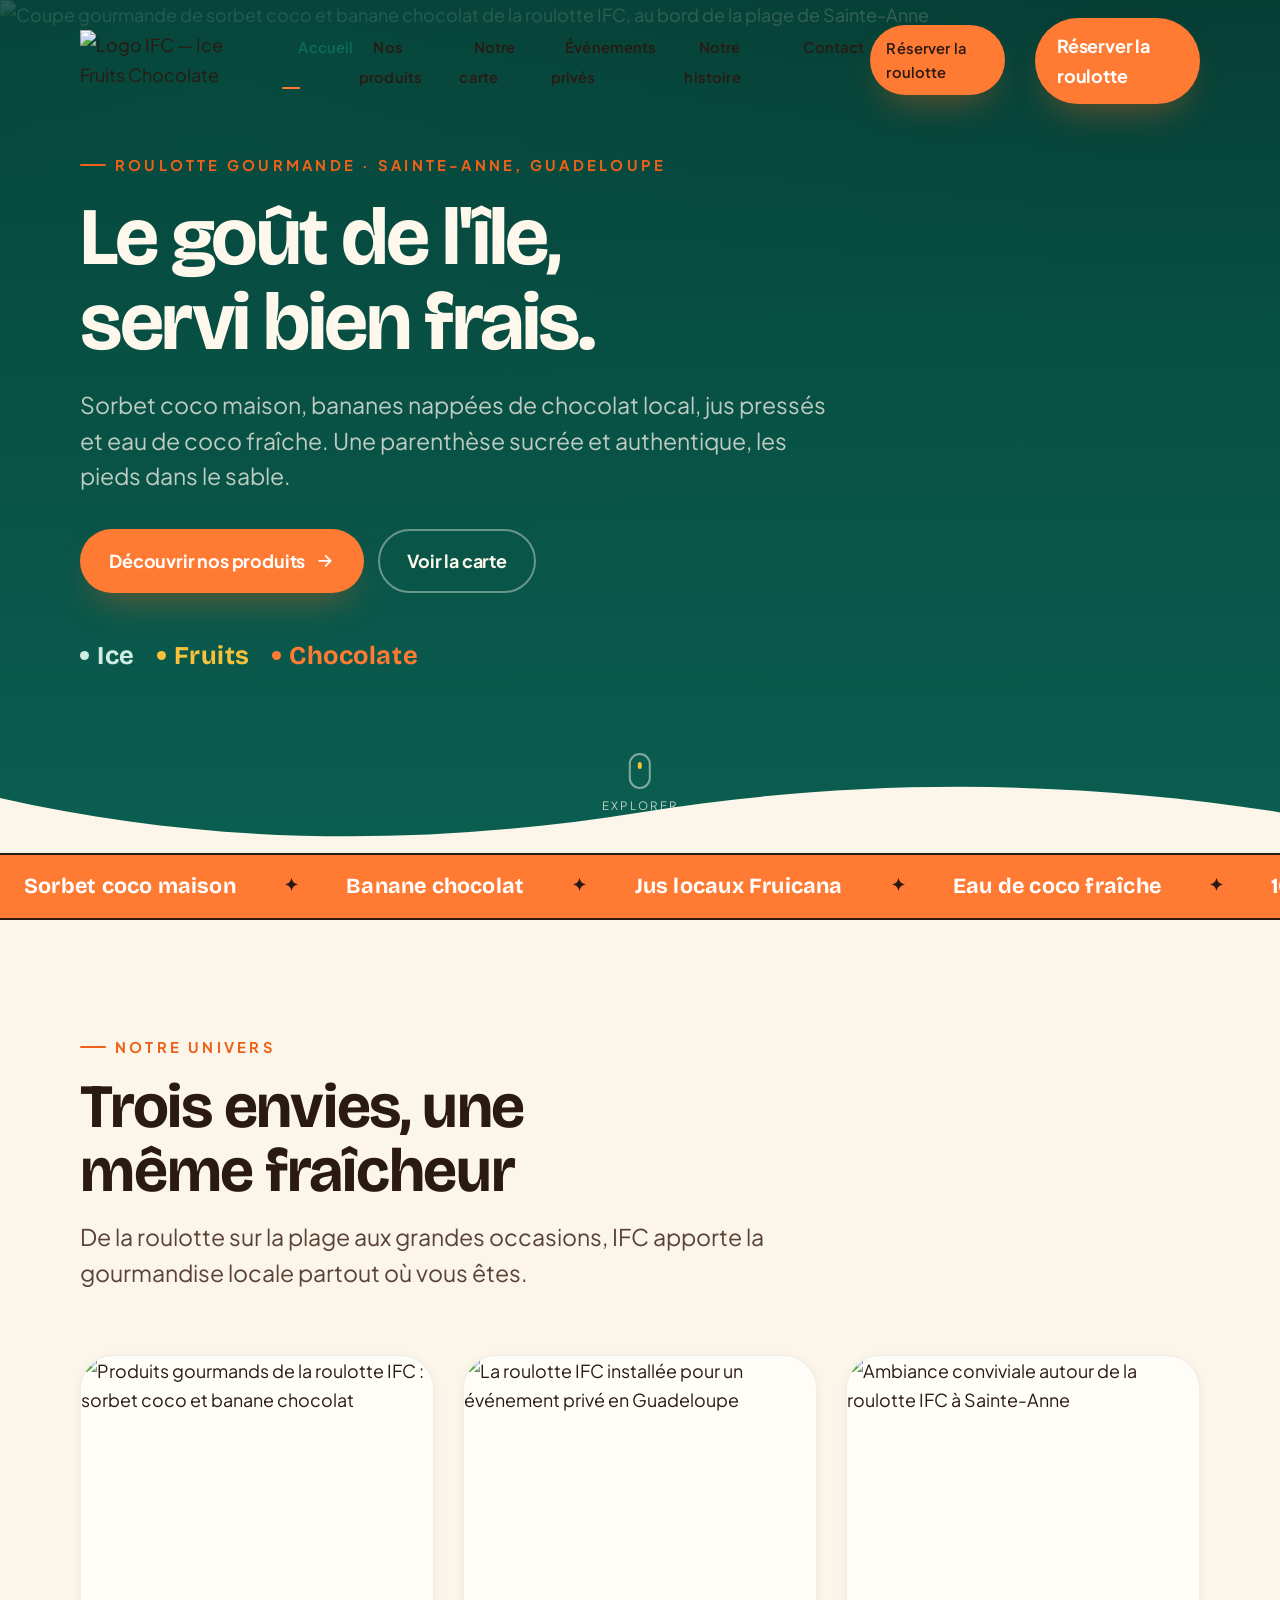
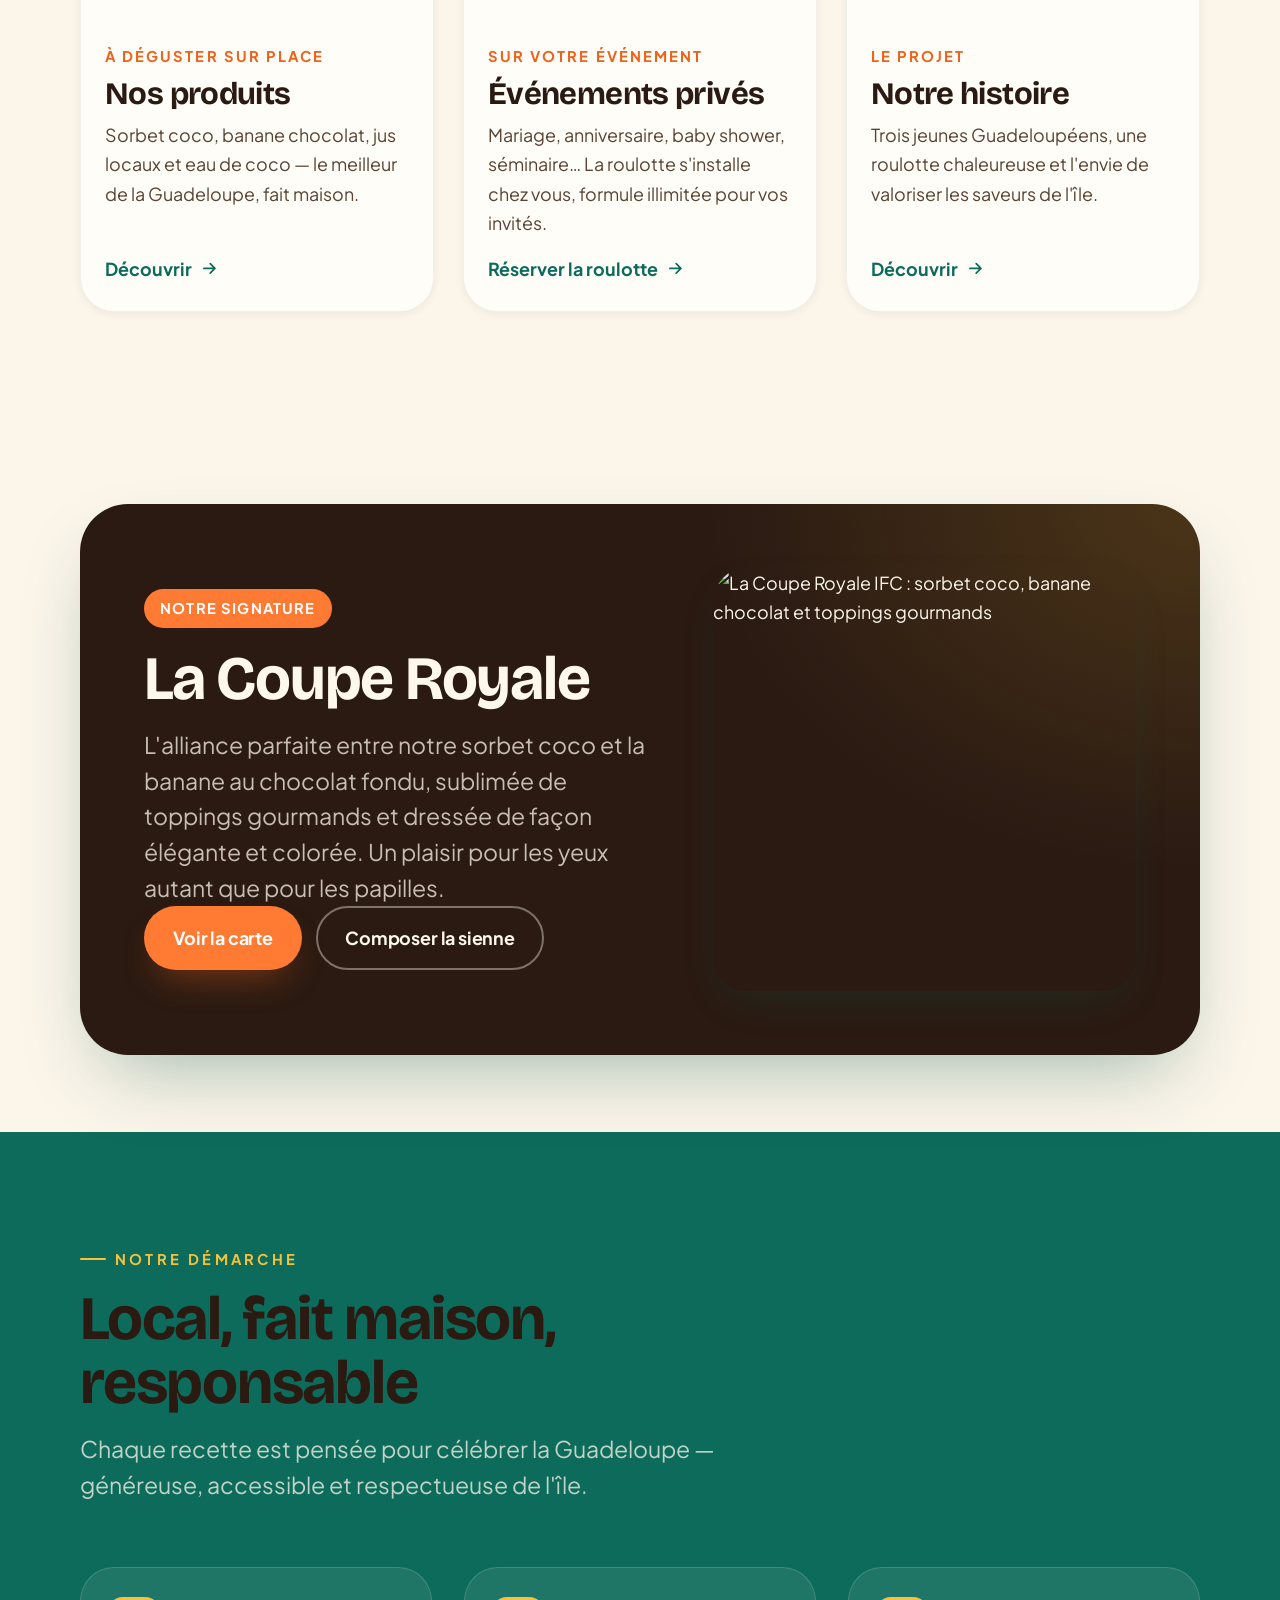
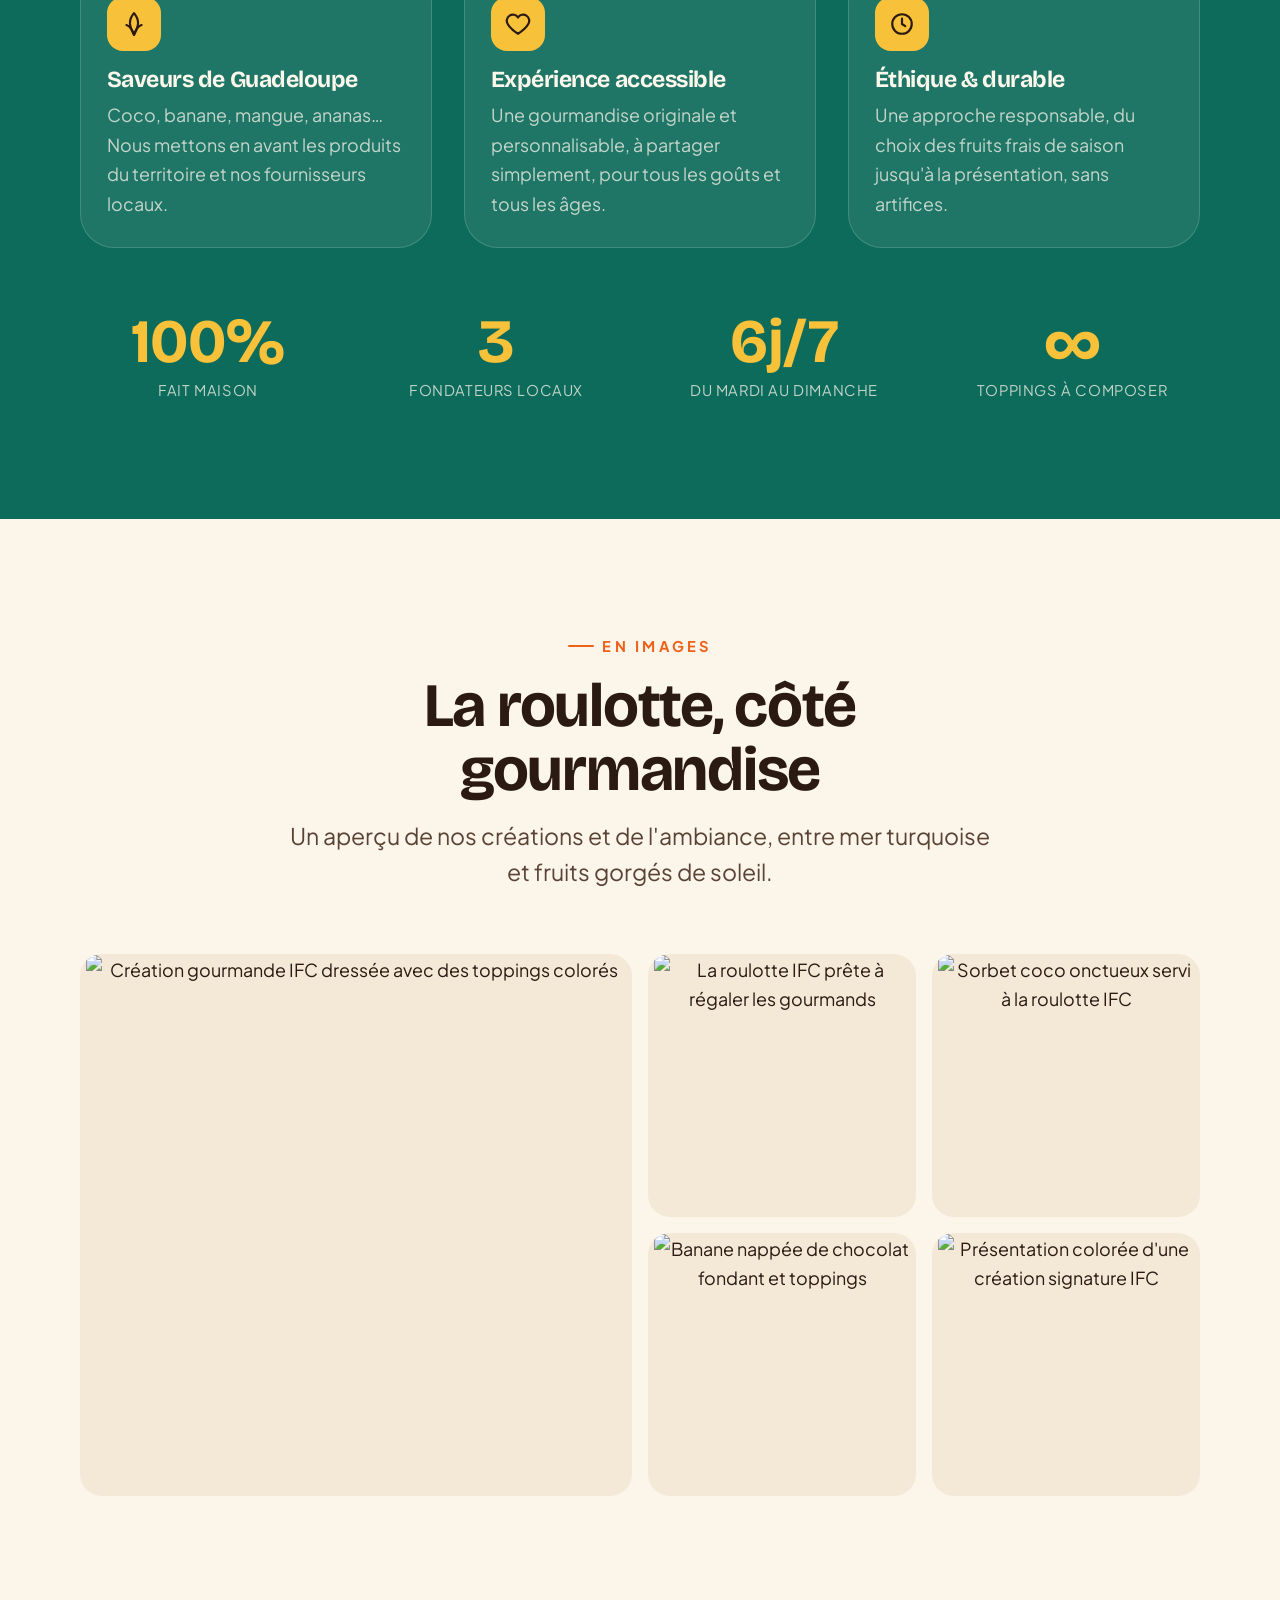
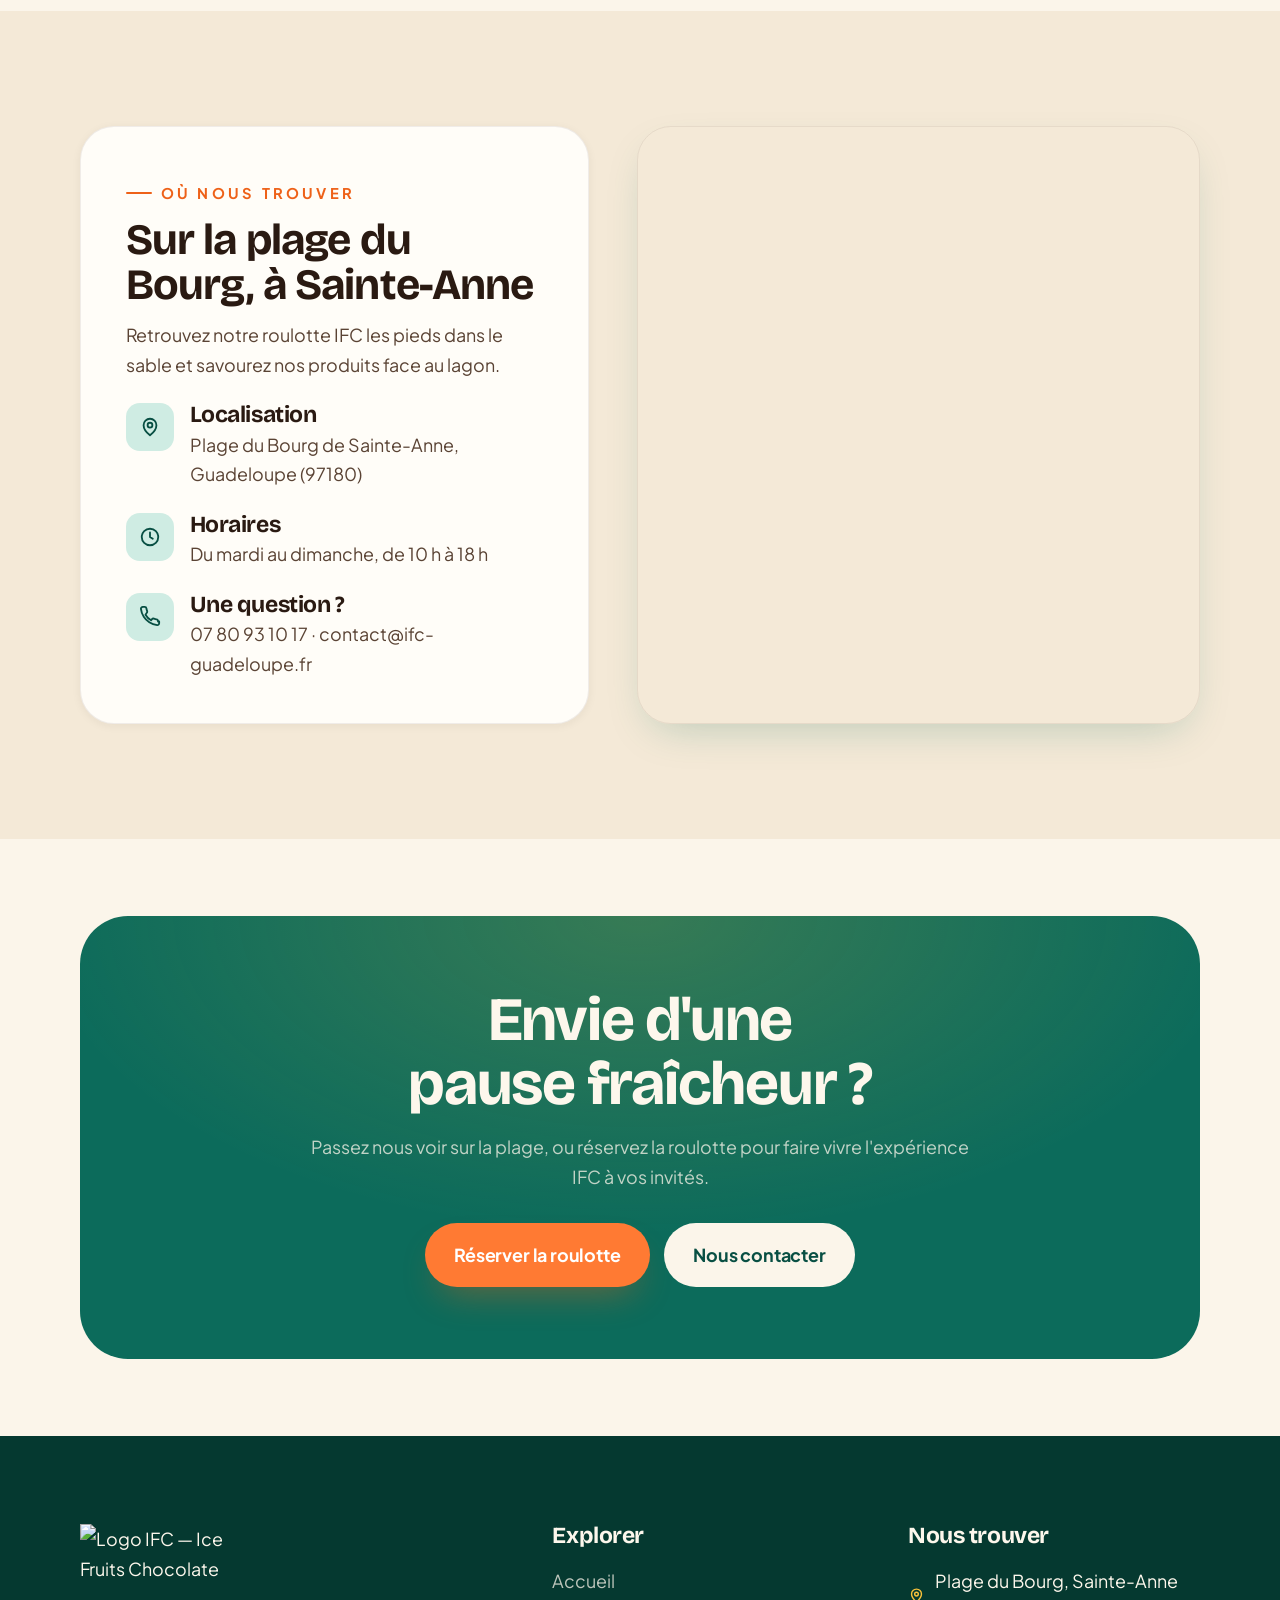
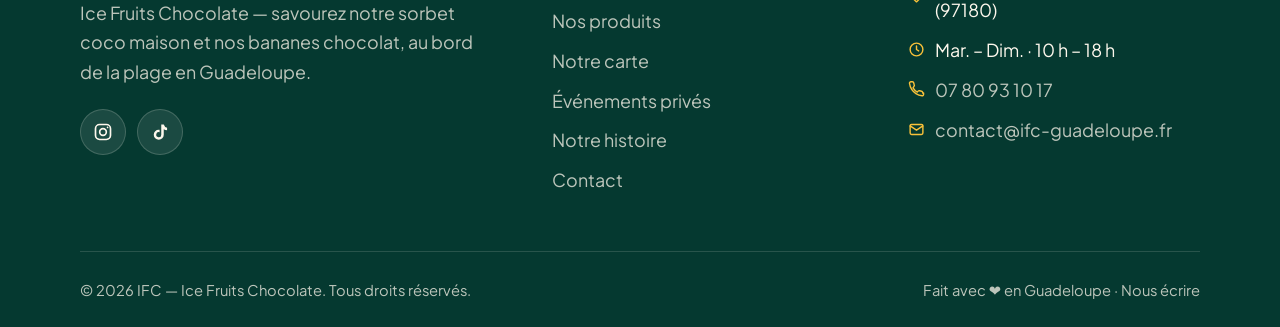
==== index.html @ 84507a02 "Add files via upload" ====
<!DOCTYPE html>
<html lang="fr">
<head>
  <meta charset="UTF-8" />
  <meta name="viewport" content="width=device-width, initial-scale=1.0" />

  <title>IFC — Sorbet coco & banane chocolat | Roulotte à Sainte-Anne, Guadeloupe</title>
  <meta name="description" content="Ice Fruits Chocolate : la roulotte gourmande de Sainte-Anne en Guadeloupe. Sorbet coco maison, bananes nappées de chocolat local, jus Fruicana et eau de coco. Une pause fraîcheur 100 % locale, au bord de la plage." />
  <meta name="keywords" content="sorbet coco Guadeloupe, banane chocolat, roulotte Sainte-Anne, glace artisanale Guadeloupe, dessert plage, jus locaux, eau de coco, IFC" />
  <meta name="author" content="IFC — Ice Fruits Chocolate" />
  <meta name="theme-color" content="#0c6b5b" />
  <link rel="canonical" href="https://ifc-guadeloupe.fr/" />

  <!-- Open Graph -->
  <meta property="og:type" content="website" />
  <meta property="og:site_name" content="IFC — Ice Fruits Chocolate" />
  <meta property="og:locale" content="fr_FR" />
  <meta property="og:title" content="IFC — Sorbet coco & banane chocolat | Roulotte à Sainte-Anne, Guadeloupe" />
  <meta property="og:description" content="La roulotte gourmande de Sainte-Anne : sorbet coco maison, bananes chocolat, jus locaux et eau de coco. Une pause fraîcheur 100 % Guadeloupe." />
  <meta property="og:url" content="https://ifc-guadeloupe.fr/" />
  <meta property="og:image" content="https://assets.zyrosite.com/cdn-cgi/image/format=auto,w=1200,h=630,fit=crop,q=85/AR03XJoWoMc9enLz/capture-daeicran-2025-11-13-ai-16.45.02-AiWUk1v6sJhv2HOH.png" />
  <meta property="og:image:width" content="1200" />
  <meta property="og:image:height" content="630" />
  <meta property="og:image:alt" content="Banane nappée de chocolat fondant, spécialité de la roulotte IFC en Guadeloupe" />

  <!-- Twitter -->
  <meta name="twitter:card" content="summary_large_image" />
  <meta name="twitter:title" content="IFC — Sorbet coco & banane chocolat | Sainte-Anne, Guadeloupe" />
  <meta name="twitter:description" content="La roulotte gourmande de Sainte-Anne : sorbet coco maison, bananes chocolat, jus locaux et eau de coco." />
  <meta name="twitter:image" content="https://assets.zyrosite.com/cdn-cgi/image/format=auto,w=1200,h=630,fit=crop,q=85/AR03XJoWoMc9enLz/capture-daeicran-2025-11-13-ai-16.45.02-AiWUk1v6sJhv2HOH.png" />

  <!-- Favicons -->
  <link rel="icon" href="/assets/img/favicon.svg" type="image/svg+xml" />
  <link rel="apple-touch-icon" href="/assets/img/favicon.svg" />
  <link rel="manifest" href="/site.webmanifest" />

  <!-- Polices -->
  <link rel="preconnect" href="https://fonts.googleapis.com" />
  <link rel="preconnect" href="https://fonts.gstatic.com" crossorigin />
  <link rel="preconnect" href="https://assets.zyrosite.com" crossorigin />
  <link href="https://fonts.googleapis.com/css2?family=Bricolage+Grotesque:opsz,wght@12..96,400..800&family=Plus+Jakarta+Sans:ital,wght@0,400;0,500;0,600;0,700;1,400&display=swap" rel="stylesheet" />

  <link rel="stylesheet" href="/assets/css/styles.css" />

  <!-- Données structurées : commerce local -->
  <script type="application/ld+json">
  {
    "@context": "https://schema.org",
    "@type": "IceCreamShop",
    "@id": "https://ifc-guadeloupe.fr/#business",
    "name": "IFC — Ice Fruits Chocolate",
    "alternateName": "Ice Fruits Chocolate",
    "description": "Roulotte artisanale à Sainte-Anne (Guadeloupe) : sorbet coco maison, bananes nappées de chocolat local, jus Fruicana et eau de coco.",
    "url": "https://ifc-guadeloupe.fr/",
    "image": "https://assets.zyrosite.com/cdn-cgi/image/format=auto,w=1200,fit=crop,q=85/AR03XJoWoMc9enLz/capture-daeicran-2025-11-13-ai-16.45.02-AiWUk1v6sJhv2HOH.png",
    "logo": "https://assets.zyrosite.com/cdn-cgi/image/format=auto,w=600,q=95/AR03XJoWoMc9enLz/illustration_sans_titre-m6LbgNwQWnuBqreL.png",
    "telephone": "+33780931017",
    "email": "contact@ifc-guadeloupe.fr",
    "priceRange": "€",
    "servesCuisine": ["Sorbet", "Glaces artisanales", "Desserts", "Jus de fruits"],
    "areaServed": "Guadeloupe",
    "address": {
      "@type": "PostalAddress",
      "streetAddress": "Plage du Bourg",
      "addressLocality": "Sainte-Anne",
      "postalCode": "97180",
      "addressRegion": "Guadeloupe",
      "addressCountry": "GP"
    },
    "geo": {
      "@type": "GeoCoordinates",
      "latitude": 16.2284,
      "longitude": -61.3829
    },
    "openingHoursSpecification": [{
      "@type": "OpeningHoursSpecification",
      "dayOfWeek": ["Tuesday", "Wednesday", "Thursday", "Friday", "Saturday", "Sunday"],
      "opens": "10:00",
      "closes": "18:00"
    }],
    "sameAs": [
      "https://www.instagram.com/ifc.guadeloupe",
      "https://www.tiktok.com/@ifc.guadeloupe"
    ]
  }
  </script>
  <script type="application/ld+json">
  {
    "@context": "https://schema.org",
    "@type": "WebSite",
    "name": "IFC — Ice Fruits Chocolate",
    "url": "https://ifc-guadeloupe.fr/",
    "inLanguage": "fr-FR"
  }
  </script>
</head>

<body>
  <a class="skip-link" href="#main">Aller au contenu</a>

  <!-- ============ EN-TÊTE ============ -->
  <header class="site-header" id="top">
    <div class="container">
      <nav class="nav" aria-label="Navigation principale">
        <a class="brand" href="/" aria-label="IFC — Ice Fruits Chocolate, accueil">
          <img src="https://assets.zyrosite.com/cdn-cgi/image/format=auto,w=600,q=95/AR03XJoWoMc9enLz/illustration_sans_titre-m6LbgNwQWnuBqreL.png" alt="Logo IFC — Ice Fruits Chocolate" width="180" height="60" />
        </a>
        <ul class="nav-links" id="nav-links">
          <li><a href="/" aria-current="page">Accueil</a></li>
          <li><a href="/nos-produits">Nos produits</a></li>
          <li><a href="/notre-carte">Notre carte</a></li>
          <li><a href="/evenements-prives">Événements privés</a></li>
          <li><a href="/notre-histoire">Notre histoire</a></li>
          <li><a href="/contact">Contact</a></li>
          <li><a class="btn btn--primary" href="/evenements-prives">Réserver la roulotte</a></li>
        </ul>
        <div class="nav-cta">
          <a class="btn btn--primary" href="/evenements-prives">Réserver la roulotte</a>
        </div>
        <button class="nav-toggle" aria-label="Ouvrir le menu" aria-expanded="false" aria-controls="nav-links">
          <span></span>
        </button>
      </nav>
    </div>
  </header>
  <div class="nav-backdrop" aria-hidden="true"></div>

  <main id="main">

    <!-- ============ HERO ============ -->
    <section class="hero">
      <div class="hero__media">
        <img src="https://assets.zyrosite.com/cdn-cgi/image/format=auto,w=1920,fit=crop,q=85/AR03XJoWoMc9enLz/capture-daeicran-2025-11-13-ai-16.44.51-qxuYqDyIsrMHCOjc.png" alt="Coupe gourmande de sorbet coco et banane chocolat de la roulotte IFC, au bord de la plage de Sainte-Anne" fetchpriority="high" width="1920" height="1080" />
      </div>
      <div class="container">
        <div class="hero__inner reveal is-in">
          <span class="eyebrow">Roulotte gourmande · Sainte-Anne, Guadeloupe</span>
          <h1>Le goût de l'île,<br />servi bien frais.</h1>
          <p class="lead">Sorbet coco maison, bananes nappées de chocolat local, jus pressés et eau de coco fraîche. Une parenthèse sucrée et authentique, les pieds dans le sable.</p>
          <div class="btn-row">
            <a class="btn btn--primary" href="/nos-produits">
              Découvrir nos produits
              <svg viewBox="0 0 24 24" fill="none" stroke="currentColor" stroke-width="2.2" stroke-linecap="round" stroke-linejoin="round"><path d="M5 12h14M13 6l6 6-6 6"/></svg>
            </a>
            <a class="btn btn--on-dark btn--ghost" href="/notre-carte">Voir la carte</a>
          </div>
          <div class="triptych" aria-hidden="true">
            <span class="ice">Ice</span>
            <span class="fruits">Fruits</span>
            <span class="choco">Chocolate</span>
          </div>
        </div>
      </div>
      <a class="scroll-hint" href="#univers" aria-label="Faire défiler vers le contenu">
        <span class="dot"></span>
        Explorer
      </a>
      <div class="wave wave--coco" aria-hidden="true">
        <svg viewBox="0 0 1440 100" preserveAspectRatio="none"><path d="M0,38 C240,92 480,92 720,54 C960,16 1200,16 1440,54 L1440,100 L0,100 Z"></path></svg>
      </div>
    </section>

    <!-- ============ BANDEAU DÉFILANT ============ -->
    <div class="marquee" aria-hidden="true">
      <div class="marquee__track">
        <div class="marquee__group">
          <span>Sorbet coco maison</span><span>Banane chocolat</span><span>Jus locaux Fruicana</span><span>Eau de coco fraîche</span><span>100 % fait maison</span><span>Plage de Sainte-Anne</span>
        </div>
        <div class="marquee__group">
          <span>Sorbet coco maison</span><span>Banane chocolat</span><span>Jus locaux Fruicana</span><span>Eau de coco fraîche</span><span>100 % fait maison</span><span>Plage de Sainte-Anne</span>
        </div>
      </div>
    </div>

    <!-- ============ UNIVERS / 3 PILIERS ============ -->
    <section class="section" id="univers">
      <div class="container">
        <div class="section-head reveal">
          <span class="eyebrow">Notre univers</span>
          <h2 class="title-lg">Trois envies, une même fraîcheur</h2>
          <p class="lead">De la roulotte sur la plage aux grandes occasions, IFC apporte la gourmandise locale partout où vous êtes.</p>
        </div>

        <div class="card-grid">
          <article class="card reveal" data-delay="1">
            <div class="card__media">
              <img src="https://assets.zyrosite.com/cdn-cgi/image/format=auto,w=800,fit=crop,q=85/AR03XJoWoMc9enLz/dsc03275-CxD3skaiK2hikKjL.jpeg" alt="Produits gourmands de la roulotte IFC : sorbet coco et banane chocolat" loading="lazy" width="800" height="600" />
            </div>
            <div class="card__body">
              <span class="card__kicker">À déguster sur place</span>
              <h3>Nos produits</h3>
              <p>Sorbet coco, banane chocolat, jus locaux et eau de coco — le meilleur de la Guadeloupe, fait maison.</p>
              <a class="card__link" href="/nos-produits">
                Découvrir
                <svg viewBox="0 0 24 24" fill="none" stroke="currentColor" stroke-width="2.2" stroke-linecap="round" stroke-linejoin="round"><path d="M5 12h14M13 6l6 6-6 6"/></svg>
              </a>
            </div>
          </article>

          <article class="card reveal" data-delay="2">
            <div class="card__media">
              <img src="https://assets.zyrosite.com/cdn-cgi/image/format=auto,w=800,fit=crop,q=85/AR03XJoWoMc9enLz/capture-daeicran-2025-11-13-ai-16.42.42-yNy1Nl2USOwUEraB.png" alt="La roulotte IFC installée pour un événement privé en Guadeloupe" loading="lazy" width="800" height="600" />
            </div>
            <div class="card__body">
              <span class="card__kicker">Sur votre événement</span>
              <h3>Événements privés</h3>
              <p>Mariage, anniversaire, baby shower, séminaire… La roulotte s'installe chez vous, formule illimitée pour vos invités.</p>
              <a class="card__link" href="/evenements-prives">
                Réserver la roulotte
                <svg viewBox="0 0 24 24" fill="none" stroke="currentColor" stroke-width="2.2" stroke-linecap="round" stroke-linejoin="round"><path d="M5 12h14M13 6l6 6-6 6"/></svg>
              </a>
            </div>
          </article>

          <article class="card reveal" data-delay="3">
            <div class="card__media">
              <img src="https://assets.zyrosite.com/cdn-cgi/image/format=auto,w=800,fit=crop,q=85/AR03XJoWoMc9enLz/facetune_13-11-2025-16-32-39_afterlight-KdJxlAgcpGG0PGbR.jpeg" alt="Ambiance conviviale autour de la roulotte IFC à Sainte-Anne" loading="lazy" width="800" height="600" />
            </div>
            <div class="card__body">
              <span class="card__kicker">Le projet</span>
              <h3>Notre histoire</h3>
              <p>Trois jeunes Guadeloupéens, une roulotte chaleureuse et l'envie de valoriser les saveurs de l'île.</p>
              <a class="card__link" href="/notre-histoire">
                Découvrir
                <svg viewBox="0 0 24 24" fill="none" stroke="currentColor" stroke-width="2.2" stroke-linecap="round" stroke-linejoin="round"><path d="M5 12h14M13 6l6 6-6 6"/></svg>
              </a>
            </div>
          </article>
        </div>
      </div>
    </section>

    <!-- ============ SIGNATURE : COUPE ROYALE ============ -->
    <section class="section--tight">
      <div class="container">
        <div class="signature reveal">
          <div class="signature__body">
            <span class="signature__badge">Notre signature</span>
            <h2>La Coupe Royale</h2>
            <p class="lead">L'alliance parfaite entre notre sorbet coco et la banane au chocolat fondu, sublimée de toppings gourmands et dressée de façon élégante et colorée. Un plaisir pour les yeux autant que pour les papilles.</p>
            <div class="btn-row">
              <a class="btn btn--primary" href="/notre-carte">Voir la carte</a>
              <a class="btn btn--on-dark btn--ghost" href="/nos-produits">Composer la sienne</a>
            </div>
          </div>
          <div class="signature__media">
            <img src="https://assets.zyrosite.com/cdn-cgi/image/format=auto,w=900,h=900,fit=crop,q=85/AR03XJoWoMc9enLz/capture-daeicran-2025-11-13-ai-16.45.57-RxcvL2KxPPzVR9r8.png" alt="La Coupe Royale IFC : sorbet coco, banane chocolat et toppings gourmands" loading="lazy" width="900" height="900" />
          </div>
        </div>
      </div>
    </section>

    <!-- ============ ENGAGEMENTS (fond lagon) ============ -->
    <section class="section bg-lagon">
      <div class="container">
        <div class="section-head reveal">
          <span class="eyebrow">Notre démarche</span>
          <h2 class="title-lg">Local, fait maison, responsable</h2>
          <p class="lead">Chaque recette est pensée pour célébrer la Guadeloupe — généreuse, accessible et respectueuse de l'île.</p>
        </div>

        <div class="values">
          <article class="value reveal" data-delay="1">
            <div class="ico" aria-hidden="true">
              <svg viewBox="0 0 24 24" width="26" height="26" fill="none" stroke="currentColor" stroke-width="2" stroke-linecap="round" stroke-linejoin="round"><path d="M12 2C7 8 7 13 12 22 17 13 17 8 12 2Z"/><path d="M5 13c3 1 5 3 7 9 2-6 4-8 7-9"/></svg>
            </div>
            <h3>Saveurs de Guadeloupe</h3>
            <p>Coco, banane, mangue, ananas… Nous mettons en avant les produits du territoire et nos fournisseurs locaux.</p>
          </article>

          <article class="value reveal" data-delay="2">
            <div class="ico" aria-hidden="true">
              <svg viewBox="0 0 24 24" width="26" height="26" fill="none" stroke="currentColor" stroke-width="2" stroke-linecap="round" stroke-linejoin="round"><path d="M12 21s-7-4.5-9.5-9A5.5 5.5 0 0 1 12 6a5.5 5.5 0 0 1 9.5 6c-2.5 4.5-9.5 9-9.5 9Z"/></svg>
            </div>
            <h3>Expérience accessible</h3>
            <p>Une gourmandise originale et personnalisable, à partager simplement, pour tous les goûts et tous les âges.</p>
          </article>

          <article class="value reveal" data-delay="3">
            <div class="ico" aria-hidden="true">
              <svg viewBox="0 0 24 24" width="26" height="26" fill="none" stroke="currentColor" stroke-width="2" stroke-linecap="round" stroke-linejoin="round"><path d="M3 12a9 9 0 1 0 18 0 9 9 0 0 0-18 0Z"/><path d="M12 7v5l3 2"/></svg>
            </div>
            <h3>Éthique &amp; durable</h3>
            <p>Une approche responsable, du choix des fruits frais de saison jusqu'à la présentation, sans artifices.</p>
          </article>
        </div>

        <div class="stats reveal" style="margin-top: clamp(2.5rem, 5vw, 4rem);">
          <div class="stat"><b>100%</b><span>FAIT MAISON</span></div>
          <div class="stat"><b>3</b><span>FONDATEURS LOCAUX</span></div>
          <div class="stat"><b>6j/7</b><span>DU MARDI AU DIMANCHE</span></div>
          <div class="stat"><b>∞</b><span>TOPPINGS À COMPOSER</span></div>
        </div>
      </div>
    </section>

    <!-- ============ GALERIE ============ -->
    <section class="section">
      <div class="container">
        <div class="section-head is-center reveal">
          <span class="eyebrow">En images</span>
          <h2 class="title-lg">La roulotte, côté gourmandise</h2>
          <p class="lead">Un aperçu de nos créations et de l'ambiance, entre mer turquoise et fruits gorgés de soleil.</p>
        </div>

        <div class="gallery reveal">
          <button class="gallery__item gallery__item--lg" data-lightbox data-full="https://assets.zyrosite.com/cdn-cgi/image/format=auto,w=1400,fit=crop,q=88/AR03XJoWoMc9enLz/capture-daeicran-2025-11-13-ai-17.08.44-Fm3V9hThS3YCW3Og.png" aria-label="Agrandir l'image">
            <img src="https://assets.zyrosite.com/cdn-cgi/image/format=auto,w=900,fit=crop,q=85/AR03XJoWoMc9enLz/capture-daeicran-2025-11-13-ai-17.08.44-Fm3V9hThS3YCW3Og.png" alt="Création gourmande IFC dressée avec des toppings colorés" loading="lazy" width="900" height="900" />
          </button>
          <button class="gallery__item" data-lightbox data-full="https://assets.zyrosite.com/cdn-cgi/image/format=auto,w=1100,fit=crop,q=88/AR03XJoWoMc9enLz/capture-daeicran-2025-11-13-ai-16.41.40-49mZrFt9QqM36RtR.png" aria-label="Agrandir l'image">
            <img src="https://assets.zyrosite.com/cdn-cgi/image/format=auto,w=600,fit=crop,q=85/AR03XJoWoMc9enLz/capture-daeicran-2025-11-13-ai-16.41.40-49mZrFt9QqM36RtR.png" alt="La roulotte IFC prête à régaler les gourmands" loading="lazy" width="600" height="600" />
          </button>
          <button class="gallery__item" data-lightbox data-full="https://assets.zyrosite.com/cdn-cgi/image/format=auto,w=1100,fit=crop,q=88/AR03XJoWoMc9enLz/capture-daeicran-2025-11-13-ai-16.44.51-qxuYqDyIsrMHCOjc.png" aria-label="Agrandir l'image">
            <img src="https://assets.zyrosite.com/cdn-cgi/image/format=auto,w=600,fit=crop,q=85/AR03XJoWoMc9enLz/capture-daeicran-2025-11-13-ai-16.44.51-qxuYqDyIsrMHCOjc.png" alt="Sorbet coco onctueux servi à la roulotte IFC" loading="lazy" width="600" height="600" />
          </button>
          <button class="gallery__item" data-lightbox data-full="https://assets.zyrosite.com/cdn-cgi/image/format=auto,w=1100,fit=crop,q=88/AR03XJoWoMc9enLz/capture-daeicran-2025-11-13-ai-16.45.02-AiWUk1v6sJhv2HOH.png" aria-label="Agrandir l'image">
            <img src="https://assets.zyrosite.com/cdn-cgi/image/format=auto,w=600,fit=crop,q=85/AR03XJoWoMc9enLz/capture-daeicran-2025-11-13-ai-16.45.02-AiWUk1v6sJhv2HOH.png" alt="Banane nappée de chocolat fondant et toppings" loading="lazy" width="600" height="600" />
          </button>
          <button class="gallery__item" data-lightbox data-full="https://assets.zyrosite.com/cdn-cgi/image/format=auto,w=1100,fit=crop,q=88/AR03XJoWoMc9enLz/capture-daeicran-2025-11-13-ai-16.46.09-Lo1CmMUIOGDs9Ydt.png" aria-label="Agrandir l'image">
            <img src="https://assets.zyrosite.com/cdn-cgi/image/format=auto,w=600,fit=crop,q=85/AR03XJoWoMc9enLz/capture-daeicran-2025-11-13-ai-16.46.09-Lo1CmMUIOGDs9Ydt.png" alt="Présentation colorée d'une création signature IFC" loading="lazy" width="600" height="600" />
          </button>
        </div>
      </div>
    </section>

    <!-- ============ EMPLACEMENT ============ -->
    <section class="section bg-coco-deep" id="emplacement">
      <div class="container">
        <div class="location">
          <div class="location__info reveal">
            <div>
              <span class="eyebrow">Où nous trouver</span>
              <h2 class="title-md" style="margin-top: 0.8rem;">Sur la plage du Bourg, à Sainte-Anne</h2>
              <p class="muted" style="margin-top: 0.8rem;">Retrouvez notre roulotte IFC les pieds dans le sable et savourez nos produits face au lagon.</p>
            </div>
            <div class="info-line">
              <span class="ico" aria-hidden="true">
                <svg viewBox="0 0 24 24" width="22" height="22" fill="none" stroke="currentColor" stroke-width="2" stroke-linecap="round" stroke-linejoin="round"><path d="M12 21s-7-5.5-7-11a7 7 0 0 1 14 0c0 5.5-7 11-7 11Z"/><circle cx="12" cy="10" r="2.6"/></svg>
              </span>
              <div>
                <h3>Localisation</h3>
                <p>Plage du Bourg de Sainte-Anne, Guadeloupe (97180)</p>
              </div>
            </div>
            <div class="info-line">
              <span class="ico" aria-hidden="true">
                <svg viewBox="0 0 24 24" width="22" height="22" fill="none" stroke="currentColor" stroke-width="2" stroke-linecap="round" stroke-linejoin="round"><circle cx="12" cy="12" r="9"/><path d="M12 7v5l3 2"/></svg>
              </span>
              <div>
                <h3>Horaires</h3>
                <p>Du mardi au dimanche, de 10 h à 18 h</p>
              </div>
            </div>
            <div class="info-line">
              <span class="ico" aria-hidden="true">
                <svg viewBox="0 0 24 24" width="22" height="22" fill="none" stroke="currentColor" stroke-width="2" stroke-linecap="round" stroke-linejoin="round"><path d="M4 4h16v16H4z" opacity="0"/><path d="M22 16.9v2a2 2 0 0 1-2.2 2 19.8 19.8 0 0 1-8.6-3.1 19.5 19.5 0 0 1-6-6A19.8 19.8 0 0 1 2.1 3.2 2 2 0 0 1 4.1 1h2a2 2 0 0 1 2 1.7c.1.9.4 1.8.7 2.7a2 2 0 0 1-.4 2.1L7.1 9.6a16 16 0 0 0 6 6l1.1-1.3a2 2 0 0 1 2.1-.5c.9.3 1.8.6 2.7.7a2 2 0 0 1 1.7 2.4Z"/></svg>
              </span>
              <div>
                <h3>Une question ?</h3>
                <p><a href="tel:+33780931017">07 80 93 10 17</a> · <a href="mailto:contact@ifc-guadeloupe.fr">contact@ifc-guadeloupe.fr</a></p>
              </div>
            </div>
          </div>

          <div class="map-frame reveal" data-delay="1">
            <iframe
              title="Carte : Plage du Bourg de Sainte-Anne, Guadeloupe"
              src="https://maps.google.com/maps?q=Plage%20du%20Bourg%2C%20Sainte-Anne%2C%20Guadeloupe&t=&z=14&ie=UTF8&iwloc=&output=embed"
              loading="lazy"
              referrerpolicy="no-referrer-when-downgrade"></iframe>
          </div>
        </div>
      </div>
    </section>

    <!-- ============ CTA ============ -->
    <section class="section--tight">
      <div class="container">
        <div class="cta-band reveal">
          <h2>Envie d'une pause fraîcheur&nbsp;?</h2>
          <p>Passez nous voir sur la plage, ou réservez la roulotte pour faire vivre l'expérience IFC à vos invités.</p>
          <div class="btn-row">
            <a class="btn btn--primary" href="/evenements-prives">Réserver la roulotte</a>
            <a class="btn btn--light" href="/contact">Nous contacter</a>
          </div>
        </div>
      </div>
    </section>

  </main>

  <!-- ============ PIED DE PAGE ============ -->
  <footer class="site-footer">
    <div class="container">
      <div class="footer-grid">
        <div class="footer-brand">
          <img src="https://assets.zyrosite.com/cdn-cgi/image/format=auto,w=600,q=95/AR03XJoWoMc9enLz/illustration_sans_titre-m6LbgNwQWnuBqreL.png" alt="Logo IFC — Ice Fruits Chocolate" width="170" height="56" />
          <p>Ice Fruits Chocolate — savourez notre sorbet coco maison et nos bananes chocolat, au bord de la plage en Guadeloupe.</p>
          <div class="footer-social">
            <a href="https://www.instagram.com/ifc.guadeloupe" target="_blank" rel="noopener" aria-label="Instagram IFC">
              <svg viewBox="0 0 24 24" fill="none" stroke="currentColor" stroke-width="2" stroke-linecap="round" stroke-linejoin="round"><rect x="3" y="3" width="18" height="18" rx="5"/><circle cx="12" cy="12" r="4"/><circle cx="17.5" cy="6.5" r="1" fill="currentColor" stroke="none"/></svg>
            </a>
            <a href="https://www.tiktok.com/@ifc.guadeloupe" target="_blank" rel="noopener" aria-label="TikTok IFC">
              <svg viewBox="0 0 24 24" fill="currentColor"><path d="M16.5 3a5.6 5.6 0 0 0 4 4v3a8.5 8.5 0 0 1-4-1.2v6.4a6 6 0 1 1-6-6c.34 0 .67.03 1 .08v3.1a3 3 0 1 0 2 2.82V3h3Z"/></svg>
            </a>
          </div>
        </div>

        <div class="footer-col">
          <h4>Explorer</h4>
          <ul>
            <li><a href="/">Accueil</a></li>
            <li><a href="/nos-produits">Nos produits</a></li>
            <li><a href="/notre-carte">Notre carte</a></li>
            <li><a href="/evenements-prives">Événements privés</a></li>
            <li><a href="/notre-histoire">Notre histoire</a></li>
            <li><a href="/contact">Contact</a></li>
          </ul>
        </div>

        <div class="footer-col">
          <h4>Nous trouver</h4>
          <ul>
            <li class="footer-contact-line">
              <svg viewBox="0 0 24 24" fill="none" stroke="currentColor" stroke-width="2" stroke-linecap="round" stroke-linejoin="round"><path d="M12 21s-7-5.5-7-11a7 7 0 0 1 14 0c0 5.5-7 11-7 11Z"/><circle cx="12" cy="10" r="2.6"/></svg>
              <span>Plage du Bourg, Sainte-Anne (97180)</span>
            </li>
            <li class="footer-contact-line">
              <svg viewBox="0 0 24 24" fill="none" stroke="currentColor" stroke-width="2" stroke-linecap="round" stroke-linejoin="round"><circle cx="12" cy="12" r="9"/><path d="M12 7v5l3 2"/></svg>
              <span>Mar. – Dim. · 10 h – 18 h</span>
            </li>
            <li class="footer-contact-line">
              <svg viewBox="0 0 24 24" fill="none" stroke="currentColor" stroke-width="2" stroke-linecap="round" stroke-linejoin="round"><path d="M22 16.9v2a2 2 0 0 1-2.2 2 19.8 19.8 0 0 1-8.6-3.1 19.5 19.5 0 0 1-6-6A19.8 19.8 0 0 1 2.1 3.2 2 2 0 0 1 4.1 1h2a2 2 0 0 1 2 1.7c.1.9.4 1.8.7 2.7a2 2 0 0 1-.4 2.1L7.1 9.6a16 16 0 0 0 6 6l1.1-1.3a2 2 0 0 1 2.1-.5c.9.3 1.8.6 2.7.7a2 2 0 0 1 1.7 2.4Z"/></svg>
              <a href="tel:+33780931017">07 80 93 10 17</a>
            </li>
            <li class="footer-contact-line">
              <svg viewBox="0 0 24 24" fill="none" stroke="currentColor" stroke-width="2" stroke-linecap="round" stroke-linejoin="round"><rect x="3" y="5" width="18" height="14" rx="2"/><path d="m3 7 9 6 9-6"/></svg>
              <a href="mailto:contact@ifc-guadeloupe.fr">contact@ifc-guadeloupe.fr</a>
            </li>
          </ul>
        </div>
      </div>

      <div class="footer-bottom">
        <p>© <span data-year>2025</span> IFC — Ice Fruits Chocolate. Tous droits réservés.</p>
        <p>Fait avec ❤ en Guadeloupe · <a href="/contact">Nous écrire</a></p>
      </div>
    </div>
  </footer>

  <button class="to-top" aria-label="Revenir en haut de la page">
    <svg viewBox="0 0 24 24" width="22" height="22" fill="none" stroke="currentColor" stroke-width="2.2" stroke-linecap="round" stroke-linejoin="round"><path d="M12 19V5M6 11l6-6 6 6"/></svg>
  </button>

  <script src="/assets/js/main.js" defer></script>
</body>
</html>
---- assets/css/styles.css ----
/* ============================================================
   IFC — Ice Fruits Chocolate
   Feuille de style principale
   Direction : « Sorbet & Sel » — lagon des Caraïbes dominant,
   touches mangue & soleil, base coco, encre cacao.
   ============================================================ */

/* -----------------------------------------------------------
   1. Variables / Design tokens
----------------------------------------------------------- */
:root {
  /* Palette */
  --coco:        #fbf5ea;   /* base crème coco */
  --coco-deep:   #f4e9d7;   /* crème plus dense (sections alternées) */
  --coco-card:   #fffdf8;   /* fond de carte clair */
  --lagon:       #0c6b5b;   /* lagon des Caraïbes (couleur principale) */
  --lagon-700:   #084f43;   /* lagon profond */
  --lagon-900:   #053930;   /* nuit tropicale */
  --lagon-300:   #2fa28d;   /* lagon clair */
  --seafoam:     #cfece3;   /* écume pâle */
  --mangue:      #ff7a33;   /* mangue / coucher de soleil (accent + CTA) */
  --mangue-600:  #ee6118;
  --soleil:      #f8c13a;   /* jaune solaire */
  --cacao:       #2a1a12;   /* cacao quasi-noir (encre) */
  --cacao-soft:  #5a4334;   /* brun adouci (texte secondaire) */

  /* Texte */
  --ink:            var(--cacao);
  --ink-soft:       var(--cacao-soft);
  --on-dark:        #fdf7ec;
  --on-dark-soft:   rgba(253, 247, 236, 0.74);

  /* Typo */
  --font-display: "Bricolage Grotesque", "Times New Roman", serif;
  --font-body: "Plus Jakarta Sans", system-ui, -apple-system, "Segoe UI", sans-serif;

  /* Échelle typographique fluide */
  --step--1: clamp(0.83rem, 0.8rem + 0.15vw, 0.92rem);
  --step-0:  clamp(1rem, 0.96rem + 0.2vw, 1.12rem);
  --step-1:  clamp(1.2rem, 1.12rem + 0.4vw, 1.45rem);
  --step-2:  clamp(1.5rem, 1.35rem + 0.75vw, 2rem);
  --step-3:  clamp(1.95rem, 1.7rem + 1.25vw, 2.85rem);
  --step-4:  clamp(2.5rem, 2.05rem + 2.25vw, 4rem);
  --step-5:  clamp(3rem, 2.3rem + 3.5vw, 5.75rem);

  /* Rayons (esprit « boule de sorbet ») */
  --r-sm: 14px;
  --r-md: 22px;
  --r-lg: 34px;
  --r-xl: 48px;
  --r-pill: 999px;

  /* Ombres (teintées lagon/cacao, douces) */
  --shadow-sm: 0 2px 10px rgba(42, 26, 18, 0.06);
  --shadow-md: 0 16px 44px -16px rgba(12, 107, 91, 0.28);
  --shadow-lg: 0 34px 80px -28px rgba(8, 79, 67, 0.40);
  --shadow-mangue: 0 18px 36px -14px rgba(238, 97, 24, 0.45);

  /* Layout */
  --container: 1200px;
  --container-narrow: 880px;
  --gutter: clamp(1.1rem, 4vw, 2.5rem);
  --section-y: clamp(4.5rem, 9vw, 8rem);

  /* Transitions */
  --ease: cubic-bezier(0.22, 1, 0.36, 1);
  --ease-out: cubic-bezier(0.16, 1, 0.3, 1);
  --t-fast: 0.2s var(--ease);
  --t-med: 0.45s var(--ease);
}

/* -----------------------------------------------------------
   2. Reset & base
----------------------------------------------------------- */
*, *::before, *::after { box-sizing: border-box; }

* { margin: 0; }

html {
  -webkit-text-size-adjust: 100%;
  scroll-behavior: smooth;
  scroll-padding-top: 96px;
}

body {
  font-family: var(--font-body);
  font-size: var(--step-0);
  line-height: 1.65;
  color: var(--ink);
  background-color: var(--coco);
  -webkit-font-smoothing: antialiased;
  text-rendering: optimizeLegibility;
  overflow-x: hidden;
}

img, picture, svg, video {
  display: block;
  max-width: 100%;
  height: auto;
}

a { color: inherit; text-decoration: none; }

button, input, textarea, select { font: inherit; color: inherit; }

button { cursor: pointer; background: none; border: none; }

ul, ol { list-style: none; padding: 0; }

h1, h2, h3, h4 {
  font-family: var(--font-display);
  font-weight: 700;
  line-height: 1.04;
  letter-spacing: -0.02em;
  color: var(--ink);
  text-wrap: balance;
}

:focus-visible {
  outline: 3px solid var(--mangue);
  outline-offset: 3px;
  border-radius: 4px;
}

::selection { background: var(--soleil); color: var(--cacao); }

/* Accessibilité : lien d'évitement */
.skip-link {
  position: absolute;
  left: 1rem;
  top: -100px;
  z-index: 999;
  background: var(--cacao);
  color: var(--on-dark);
  padding: 0.7rem 1.1rem;
  border-radius: var(--r-sm);
  transition: top var(--t-fast);
}
.skip-link:focus { top: 1rem; }

/* -----------------------------------------------------------
   3. Layout helpers
----------------------------------------------------------- */
.container {
  width: 100%;
  max-width: var(--container);
  margin-inline: auto;
  padding-inline: var(--gutter);
}
.container--narrow { max-width: var(--container-narrow); }

.section { padding-block: var(--section-y); }
.section--tight { padding-block: clamp(3rem, 6vw, 5rem); }

.bg-coco-deep { background: var(--coco-deep); }
.bg-lagon { background: var(--lagon); color: var(--on-dark); }
.bg-cacao { background: var(--cacao); color: var(--on-dark); }

.center { text-align: center; }
.stack-sm > * + * { margin-top: 0.6rem; }
.stack > * + * { margin-top: 1.1rem; }

/* -----------------------------------------------------------
   4. Typographie utilitaire
----------------------------------------------------------- */
.eyebrow {
  display: inline-flex;
  align-items: center;
  gap: 0.55rem;
  font-family: var(--font-body);
  font-weight: 700;
  font-size: var(--step--1);
  letter-spacing: 0.22em;
  text-transform: uppercase;
  color: var(--mangue-600);
}
.eyebrow::before {
  content: "";
  width: 26px;
  height: 2px;
  background: currentColor;
  border-radius: 2px;
}
.bg-lagon .eyebrow, .bg-cacao .eyebrow { color: var(--soleil); }

.title-xl { font-size: var(--step-5); }
.title-lg { font-size: var(--step-4); }
.title-md { font-size: var(--step-3); }
.title-sm { font-size: var(--step-2); }

.lead {
  font-size: var(--step-1);
  line-height: 1.55;
  color: var(--ink-soft);
  max-width: 60ch;
}
.bg-lagon .lead, .bg-cacao .lead { color: var(--on-dark-soft); }

.muted { color: var(--ink-soft); }
.accent { color: var(--mangue-600); }
.ital { font-style: italic; }

/* Accent surligné « marqueur » derrière un mot clé */
.mark {
  position: relative;
  white-space: nowrap;
}
.mark::after {
  content: "";
  position: absolute;
  left: -0.08em;
  right: -0.08em;
  bottom: 0.06em;
  height: 0.38em;
  background: var(--soleil);
  z-index: -1;
  border-radius: 4px;
  transform: rotate(-1deg);
  opacity: 0.85;
}

/* -----------------------------------------------------------
   5. Boutons
----------------------------------------------------------- */
.btn {
  --btn-bg: var(--cacao);
  --btn-fg: var(--on-dark);
  display: inline-flex;
  align-items: center;
  justify-content: center;
  gap: 0.6rem;
  padding: 0.95rem 1.7rem;
  font-family: var(--font-body);
  font-weight: 700;
  font-size: var(--step-0);
  letter-spacing: -0.01em;
  color: var(--btn-fg);
  background: var(--btn-bg);
  border-radius: var(--r-pill);
  border: 2px solid transparent;
  transition: transform var(--t-fast), box-shadow var(--t-fast), background var(--t-fast), color var(--t-fast);
  will-change: transform;
}
.btn svg { width: 1.1em; height: 1.1em; transition: transform var(--t-fast); }
.btn:hover { transform: translateY(-3px); }
.btn:hover svg { transform: translateX(4px); }
.btn:active { transform: translateY(-1px); }

.btn--primary {
  --btn-bg: var(--mangue);
  --btn-fg: #fff;
  box-shadow: var(--shadow-mangue);
}
.btn--primary:hover { --btn-bg: var(--mangue-600); }

.btn--ghost {
  --btn-bg: transparent;
  --btn-fg: var(--ink);
  border-color: color-mix(in srgb, var(--cacao) 22%, transparent);
}
.btn--ghost:hover {
  --btn-bg: var(--cacao);
  --btn-fg: var(--on-dark);
  border-color: var(--cacao);
}

.btn--light {
  --btn-bg: var(--coco);
  --btn-fg: var(--lagon-700);
}
.btn--light:hover { --btn-bg: #fff; }

.btn--on-dark.btn--ghost {
  --btn-fg: var(--on-dark);
  border-color: rgba(253, 247, 236, 0.4);
}
.btn--on-dark.btn--ghost:hover {
  --btn-bg: var(--on-dark);
  --btn-fg: var(--lagon-700);
  border-color: var(--on-dark);
}

.btn-row {
  display: flex;
  flex-wrap: wrap;
  gap: 0.9rem;
  align-items: center;
}

/* -----------------------------------------------------------
   6. En-tête / navigation
----------------------------------------------------------- */
.site-header {
  position: fixed;
  inset: 0 0 auto 0;
  z-index: 100;
  transition: background var(--t-med), box-shadow var(--t-med), padding var(--t-med);
  padding-block: 1.1rem;
}
.site-header::after {
  content: "";
  position: absolute;
  inset: 0;
  background: color-mix(in srgb, var(--coco) 82%, transparent);
  -webkit-backdrop-filter: blur(14px);
  backdrop-filter: blur(14px);
  border-bottom: 1px solid color-mix(in srgb, var(--cacao) 8%, transparent);
  opacity: 0;
  transition: opacity var(--t-med);
  z-index: -1;
}
.site-header.is-scrolled { padding-block: 0.6rem; }
.site-header.is-scrolled::after { opacity: 1; }

.nav {
  display: flex;
  align-items: center;
  justify-content: space-between;
  gap: 1.5rem;
}
.brand {
  display: inline-flex;
  align-items: center;
  gap: 0.7rem;
  flex-shrink: 0;
}
.brand img {
  height: clamp(46px, 6vw, 60px);
  width: auto;
  transition: height var(--t-med);
}
.is-scrolled .brand img { height: clamp(40px, 5vw, 50px); }

.nav-links {
  display: flex;
  align-items: center;
  gap: 0.35rem;
}
.nav-links a {
  position: relative;
  padding: 0.55rem 0.9rem;
  font-weight: 600;
  font-size: var(--step--1);
  letter-spacing: 0.01em;
  border-radius: var(--r-pill);
  color: var(--ink);
  transition: color var(--t-fast), background var(--t-fast);
}
.nav-links a::after {
  content: "";
  position: absolute;
  left: 50%;
  bottom: 0.35rem;
  width: 0;
  height: 2px;
  background: var(--mangue);
  border-radius: 2px;
  transform: translateX(-50%);
  transition: width var(--t-fast);
}
.nav-links a:hover { color: var(--lagon); }
.nav-links a:hover::after,
.nav-links a[aria-current="page"]::after { width: 18px; }
.nav-links a[aria-current="page"] { color: var(--lagon); }

.nav-cta { margin-left: 0.4rem; }
.nav-cta .btn { padding: 0.7rem 1.25rem; }

/* Bouton hamburger */
.nav-toggle {
  display: none;
  width: 46px;
  height: 46px;
  border-radius: var(--r-pill);
  align-items: center;
  justify-content: center;
  background: color-mix(in srgb, var(--cacao) 6%, transparent);
}
.nav-toggle span,
.nav-toggle span::before,
.nav-toggle span::after {
  content: "";
  display: block;
  width: 22px;
  height: 2px;
  background: var(--cacao);
  border-radius: 2px;
  transition: transform var(--t-fast), opacity var(--t-fast);
}
.nav-toggle span { position: relative; }
.nav-toggle span::before { position: absolute; top: -7px; }
.nav-toggle span::after { position: absolute; top: 7px; }
.nav-toggle[aria-expanded="true"] span { background: transparent; }
.nav-toggle[aria-expanded="true"] span::before { transform: translateY(7px) rotate(45deg); }
.nav-toggle[aria-expanded="true"] span::after { transform: translateY(-7px) rotate(-45deg); }

/* -----------------------------------------------------------
   7. Hero
----------------------------------------------------------- */
.hero {
  position: relative;
  background: var(--lagon-700);
  color: var(--on-dark);
  padding-top: clamp(8rem, 16vh, 11rem);
  padding-bottom: clamp(7rem, 14vw, 11rem);
  overflow: hidden;
  isolation: isolate;
}
.hero__media {
  position: absolute;
  inset: 0;
  z-index: -2;
}
.hero__media img {
  width: 100%;
  height: 100%;
  object-fit: cover;
}
.hero__media::after {
  content: "";
  position: absolute;
  inset: 0;
  background:
    radial-gradient(120% 90% at 18% 12%, rgba(8, 79, 67, 0.55), transparent 60%),
    linear-gradient(180deg, rgba(5, 57, 48, 0.78) 0%, rgba(8, 79, 67, 0.62) 38%, rgba(12, 107, 91, 0.55) 100%);
}
.hero__inner { position: relative; max-width: 760px; }
.hero h1 {
  color: var(--on-dark);
  font-size: var(--step-5);
  margin-top: 1.1rem;
  letter-spacing: -0.03em;
}
.hero .lead {
  color: var(--on-dark-soft);
  margin-top: 1.4rem;
  font-size: var(--step-1);
}
.hero .btn-row { margin-top: 2.2rem; }

/* Triptyque I·F·C dans le hero */
.triptych {
  display: flex;
  flex-wrap: wrap;
  gap: 0.5rem 1.4rem;
  margin-top: 2.6rem;
  font-family: var(--font-display);
  font-weight: 700;
  font-size: clamp(1.1rem, 0.9rem + 1vw, 1.6rem);
  letter-spacing: 0.02em;
}
.triptych span { display: inline-flex; align-items: center; gap: 0.5rem; }
.triptych span::before {
  content: "";
  width: 9px; height: 9px;
  border-radius: 50%;
  background: currentColor;
}
.triptych .ice { color: var(--seafoam); }
.triptych .fruits { color: var(--soleil); }
.triptych .choco { color: var(--mangue); }

/* Vague de transition « sorbet qui fond » */
.wave {
  position: absolute;
  left: 0; right: 0; bottom: -1px;
  width: 100%;
  line-height: 0;
  z-index: -1;
}
.wave svg { width: 100%; height: clamp(48px, 7vw, 96px); display: block; }
.wave--coco svg path { fill: var(--coco); }
.wave--coco-deep svg path { fill: var(--coco-deep); }

/* Indicateur de défilement */
.scroll-hint {
  position: absolute;
  left: 50%;
  bottom: clamp(1.3rem, 4vw, 2.4rem);
  transform: translateX(-50%);
  display: inline-flex;
  flex-direction: column;
  align-items: center;
  gap: 0.4rem;
  font-size: 0.72rem;
  letter-spacing: 0.2em;
  text-transform: uppercase;
  color: var(--on-dark-soft);
  z-index: 1;
}
.scroll-hint .dot {
  width: 22px; height: 36px;
  border: 2px solid rgba(253, 247, 236, 0.5);
  border-radius: var(--r-pill);
  position: relative;
}
.scroll-hint .dot::after {
  content: "";
  position: absolute;
  left: 50%; top: 7px;
  width: 4px; height: 7px;
  background: var(--soleil);
  border-radius: 4px;
  transform: translateX(-50%);
  animation: scrollDot 1.6s var(--ease) infinite;
}
@keyframes scrollDot {
  0% { opacity: 0; transform: translate(-50%, 0); }
  40% { opacity: 1; }
  100% { opacity: 0; transform: translate(-50%, 12px); }
}

/* Hero secondaire (pages internes) */
.page-hero {
  position: relative;
  background: var(--lagon-700);
  color: var(--on-dark);
  padding-top: clamp(8.5rem, 18vh, 12rem);
  padding-bottom: clamp(4rem, 9vw, 7rem);
  overflow: hidden;
  isolation: isolate;
}
.page-hero__media { position: absolute; inset: 0; z-index: -2; }
.page-hero__media img { width: 100%; height: 100%; object-fit: cover; }
.page-hero__media::after {
  content: "";
  position: absolute; inset: 0;
  background: linear-gradient(180deg, rgba(5, 57, 48, 0.82), rgba(8, 79, 67, 0.7));
}
.page-hero h1 { color: var(--on-dark); font-size: var(--step-4); margin-top: 1rem; }
.page-hero .lead { color: var(--on-dark-soft); margin-top: 1.1rem; }

/* Fil d'Ariane */
.crumbs {
  display: flex;
  flex-wrap: wrap;
  gap: 0.45rem;
  font-size: var(--step--1);
  font-weight: 600;
  color: var(--on-dark-soft);
}
.crumbs a:hover { color: var(--soleil); }
.crumbs li:not(:last-child)::after { content: "›"; margin-left: 0.45rem; opacity: 0.6; }
.crumbs [aria-current="page"] { color: var(--on-dark); }

/* -----------------------------------------------------------
   8. Bandeau défilant (marquee)
----------------------------------------------------------- */
.marquee {
  background: var(--mangue);
  color: #fff;
  padding-block: 0.85rem;
  overflow: hidden;
  border-block: 2px solid var(--cacao);
}
.marquee__track {
  display: flex;
  width: max-content;
  animation: marquee 34s linear infinite;
}
.marquee:hover .marquee__track { animation-play-state: paused; }
.marquee__group {
  display: flex;
  align-items: center;
  flex-shrink: 0;
}
.marquee__group span {
  display: inline-flex;
  align-items: center;
  font-family: var(--font-display);
  font-weight: 700;
  font-size: clamp(1rem, 0.85rem + 0.7vw, 1.35rem);
  letter-spacing: 0.01em;
  padding-inline: 1.5rem;
  white-space: nowrap;
}
.marquee__group span::after {
  content: "✦";
  margin-left: 3rem;
  color: var(--cacao);
  font-size: 0.8em;
}
@keyframes marquee {
  to { transform: translateX(-50%); }
}

/* -----------------------------------------------------------
   9. Sections : grilles génériques
----------------------------------------------------------- */
.section-head {
  display: grid;
  gap: 1rem;
  max-width: 720px;
  margin-bottom: clamp(2.5rem, 5vw, 4rem);
}
.section-head.is-center { margin-inline: auto; justify-items: center; text-align: center; }
.section-head .lead { margin: 0; }

/* Bloc « média + texte » alterné */
.split {
  display: grid;
  grid-template-columns: 1fr 1fr;
  gap: clamp(2rem, 5vw, 4.5rem);
  align-items: center;
}
.split--reverse .split__media { order: 2; }
.split__body { max-width: 52ch; }
.split__media { position: relative; }

.media-frame {
  position: relative;
  border-radius: var(--r-lg);
  overflow: hidden;
  box-shadow: var(--shadow-md);
}
.media-frame img {
  width: 100%;
  aspect-ratio: 4 / 5;
  object-fit: cover;
  transition: transform 0.9s var(--ease);
}
.media-frame--wide img { aspect-ratio: 16 / 11; }
.media-frame--tall img { aspect-ratio: 3 / 4; }

/* Étiquette flottante posée sur une image */
.float-tag {
  position: absolute;
  bottom: 1.1rem;
  left: 1.1rem;
  right: 1.1rem;
  display: flex;
  align-items: center;
  gap: 0.8rem;
  padding: 0.85rem 1.1rem;
  background: color-mix(in srgb, var(--coco-card) 90%, transparent);
  -webkit-backdrop-filter: blur(8px);
  backdrop-filter: blur(8px);
  border-radius: var(--r-md);
  box-shadow: var(--shadow-sm);
}
.float-tag .ico {
  flex-shrink: 0;
  width: 42px; height: 42px;
  display: grid; place-items: center;
  border-radius: 50%;
  background: var(--soleil);
  color: var(--cacao);
}
.float-tag b { display: block; font-family: var(--font-display); font-size: 1.05rem; }
.float-tag span { font-size: var(--step--1); color: var(--ink-soft); }

/* -----------------------------------------------------------
   10. Cartes (univers / produits)
----------------------------------------------------------- */
.card-grid {
  display: grid;
  grid-template-columns: repeat(auto-fit, minmax(min(100%, 280px), 1fr));
  gap: clamp(1.2rem, 2.5vw, 1.8rem);
}

.card {
  position: relative;
  display: flex;
  flex-direction: column;
  background: var(--coco-card);
  border-radius: var(--r-lg);
  overflow: hidden;
  box-shadow: var(--shadow-sm);
  border: 1px solid color-mix(in srgb, var(--cacao) 6%, transparent);
  transition: transform var(--t-med), box-shadow var(--t-med);
}
.card:hover { transform: translateY(-8px); box-shadow: var(--shadow-lg); }
.card__media { overflow: hidden; aspect-ratio: 4 / 3; }
.card__media img { width: 100%; height: 100%; object-fit: cover; transition: transform 0.8s var(--ease); }
.card:hover .card__media img { transform: scale(1.07); }
.card__body { padding: 1.5rem 1.5rem 1.7rem; display: flex; flex-direction: column; gap: 0.6rem; flex: 1; }
.card__kicker {
  font-size: var(--step--1);
  font-weight: 700;
  letter-spacing: 0.14em;
  text-transform: uppercase;
  color: var(--mangue-600);
}
.card h3 { font-size: var(--step-2); }
.card p { color: var(--ink-soft); font-size: var(--step-0); }
.card__link {
  margin-top: auto;
  display: inline-flex;
  align-items: center;
  gap: 0.5rem;
  font-weight: 700;
  color: var(--lagon);
  padding-top: 0.4rem;
}
.card__link svg { width: 1.05em; height: 1.05em; transition: transform var(--t-fast); }
.card:hover .card__link svg { transform: translateX(5px); }

/* Carte produit numérotée (gamme) */
.range-grid {
  display: grid;
  gap: clamp(2.5rem, 6vw, 5rem);
}
.range-item {
  display: grid;
  grid-template-columns: 1fr 1fr;
  gap: clamp(1.8rem, 4vw, 4rem);
  align-items: center;
}
.range-item:nth-child(even) .range-item__media { order: 2; }
.range-item__num {
  font-family: var(--font-display);
  font-weight: 700;
  font-size: clamp(2.2rem, 1.6rem + 2.5vw, 3.6rem);
  line-height: 1;
  color: var(--mangue);
  -webkit-text-stroke: 0;
  display: inline-flex;
  align-items: center;
  gap: 0.7rem;
}
.range-item__num::after {
  content: "";
  width: clamp(34px, 6vw, 64px);
  height: 3px;
  background: var(--soleil);
  border-radius: 3px;
}
.range-item h3 { font-size: var(--step-3); margin-top: 0.7rem; }
.range-item p { color: var(--ink-soft); margin-top: 0.9rem; max-width: 46ch; }
.range-item__media {
  display: grid;
  grid-template-columns: 1fr 1fr;
  gap: 0.9rem;
}
.range-item__media .media-frame:first-child { grid-row: span 2; }
.range-item__media .media-frame img { aspect-ratio: 3 / 4; }

.chip-row { display: flex; flex-wrap: wrap; gap: 0.5rem; margin-top: 1.1rem; }
.chip {
  display: inline-flex;
  align-items: center;
  gap: 0.4rem;
  padding: 0.4rem 0.9rem;
  font-size: var(--step--1);
  font-weight: 600;
  background: var(--seafoam);
  color: var(--lagon-700);
  border-radius: var(--r-pill);
}

/* -----------------------------------------------------------
   11. Valeurs / engagement (sur fond lagon)
----------------------------------------------------------- */
.values {
  display: grid;
  grid-template-columns: repeat(auto-fit, minmax(min(100%, 240px), 1fr));
  gap: clamp(1.2rem, 3vw, 2rem);
}
.value {
  background: color-mix(in srgb, #fff 8%, transparent);
  border: 1px solid rgba(253, 247, 236, 0.16);
  border-radius: var(--r-lg);
  padding: 1.8rem 1.6rem;
  transition: transform var(--t-med), background var(--t-med);
}
.value:hover { transform: translateY(-6px); background: color-mix(in srgb, #fff 13%, transparent); }
.value .ico {
  width: 54px; height: 54px;
  display: grid; place-items: center;
  border-radius: 16px;
  background: var(--soleil);
  color: var(--cacao);
  margin-bottom: 1.1rem;
}
.value h3 { color: var(--on-dark); font-size: var(--step-1); }
.value p { color: var(--on-dark-soft); margin-top: 0.5rem; font-size: var(--step-0); }

/* Statistiques */
.stats {
  display: grid;
  grid-template-columns: repeat(auto-fit, minmax(140px, 1fr));
  gap: clamp(1rem, 3vw, 2rem);
  text-align: center;
}
.stat b {
  display: block;
  font-family: var(--font-display);
  font-weight: 700;
  font-size: var(--step-4);
  color: var(--soleil);
  line-height: 1;
}
.stat span { color: var(--on-dark-soft); font-size: var(--step--1); letter-spacing: 0.04em; }

/* -----------------------------------------------------------
   12. Signature « Coupe Royale »
----------------------------------------------------------- */
.signature {
  position: relative;
  background:
    radial-gradient(80% 120% at 100% 0%, rgba(248, 193, 58, 0.16), transparent 55%),
    var(--cacao);
  color: var(--on-dark);
  border-radius: var(--r-xl);
  padding: clamp(2.2rem, 5vw, 4rem);
  display: grid;
  grid-template-columns: 1.1fr 0.9fr;
  gap: clamp(2rem, 4vw, 3.5rem);
  align-items: center;
  overflow: hidden;
  box-shadow: var(--shadow-lg);
}
.signature__badge {
  display: inline-flex;
  align-items: center;
  gap: 0.5rem;
  padding: 0.45rem 1rem;
  background: var(--mangue);
  color: #fff;
  border-radius: var(--r-pill);
  font-weight: 700;
  font-size: var(--step--1);
  letter-spacing: 0.08em;
  text-transform: uppercase;
}
.signature h2 { color: var(--on-dark); font-size: var(--step-4); margin-top: 1.2rem; }
.signature p { color: var(--on-dark-soft); margin-top: 1rem; }
.signature__media {
  border-radius: var(--r-lg);
  overflow: hidden;
  box-shadow: var(--shadow-md);
}
.signature__media img { width: 100%; aspect-ratio: 1 / 1; object-fit: cover; }

/* -----------------------------------------------------------
   13. Galerie + lightbox
----------------------------------------------------------- */
.gallery {
  display: grid;
  grid-template-columns: repeat(4, 1fr);
  grid-auto-rows: 1fr;
  gap: clamp(0.6rem, 1.4vw, 1rem);
}
.gallery__item {
  position: relative;
  overflow: hidden;
  border-radius: var(--r-md);
  background: var(--coco-deep);
  cursor: zoom-in;
}
.gallery__item::after {
  content: "";
  position: absolute; inset: 0;
  background: linear-gradient(180deg, transparent 55%, rgba(5, 57, 48, 0.45));
  opacity: 0;
  transition: opacity var(--t-fast);
}
.gallery__item:hover::after { opacity: 1; }
.gallery__item img {
  width: 100%; height: 100%;
  object-fit: cover;
  transition: transform 0.8s var(--ease);
}
.gallery__item:hover img { transform: scale(1.08); }
.gallery__item--lg { grid-column: span 2; grid-row: span 2; }

/* Lightbox */
.lightbox {
  position: fixed;
  inset: 0;
  z-index: 200;
  display: grid;
  place-items: center;
  padding: clamp(1rem, 4vw, 3rem);
  background: rgba(5, 57, 48, 0.92);
  -webkit-backdrop-filter: blur(6px);
  backdrop-filter: blur(6px);
  opacity: 0;
  visibility: hidden;
  transition: opacity var(--t-med), visibility var(--t-med);
}
.lightbox.is-open { opacity: 1; visibility: visible; }
.lightbox img {
  max-width: min(92vw, 1000px);
  max-height: 85vh;
  border-radius: var(--r-md);
  box-shadow: var(--shadow-lg);
  transform: scale(0.96);
  transition: transform var(--t-med);
}
.lightbox.is-open img { transform: scale(1); }
.lightbox__close,
.lightbox__nav {
  position: absolute;
  display: grid;
  place-items: center;
  width: 52px; height: 52px;
  border-radius: 50%;
  background: rgba(253, 247, 236, 0.12);
  color: var(--on-dark);
  border: 1px solid rgba(253, 247, 236, 0.25);
  transition: background var(--t-fast), transform var(--t-fast);
}
.lightbox__close:hover,
.lightbox__nav:hover { background: var(--mangue); transform: scale(1.05); }
.lightbox__close { top: clamp(1rem, 3vw, 2rem); right: clamp(1rem, 3vw, 2rem); }
.lightbox__nav { top: 50%; transform: translateY(-50%); }
.lightbox__nav:hover { transform: translateY(-50%) scale(1.05); }
.lightbox__nav--prev { left: clamp(0.6rem, 3vw, 2rem); }
.lightbox__nav--next { right: clamp(0.6rem, 3vw, 2rem); }
.lightbox__count {
  position: absolute;
  bottom: clamp(1rem, 3vw, 2rem);
  left: 50%;
  transform: translateX(-50%);
  color: var(--on-dark-soft);
  font-weight: 600;
  letter-spacing: 0.1em;
}

/* -----------------------------------------------------------
   14. Emplacement / carte Google
----------------------------------------------------------- */
.location {
  display: grid;
  grid-template-columns: 0.95fr 1.05fr;
  gap: clamp(1.5rem, 4vw, 3rem);
  align-items: stretch;
}
.location__info {
  background: var(--coco-card);
  border: 1px solid color-mix(in srgb, var(--cacao) 7%, transparent);
  border-radius: var(--r-lg);
  padding: clamp(1.8rem, 4vw, 2.8rem);
  display: flex;
  flex-direction: column;
  gap: 1.5rem;
  box-shadow: var(--shadow-sm);
}
.info-line { display: flex; gap: 1rem; align-items: flex-start; }
.info-line .ico {
  flex-shrink: 0;
  width: 48px; height: 48px;
  display: grid; place-items: center;
  border-radius: 14px;
  background: var(--seafoam);
  color: var(--lagon-700);
}
.info-line h3 { font-size: var(--step-1); }
.info-line p { color: var(--ink-soft); margin-top: 0.15rem; }
.info-line a:hover { color: var(--mangue-600); }

.map-frame {
  border-radius: var(--r-lg);
  overflow: hidden;
  box-shadow: var(--shadow-md);
  min-height: 340px;
  border: 1px solid color-mix(in srgb, var(--cacao) 7%, transparent);
}
.map-frame iframe { width: 100%; height: 100%; min-height: 340px; border: 0; display: block; filter: saturate(1.05); }

/* -----------------------------------------------------------
   15. Bandeau CTA
----------------------------------------------------------- */
.cta-band {
  position: relative;
  text-align: center;
  background:
    radial-gradient(90% 120% at 50% 0%, rgba(248, 193, 58, 0.18), transparent 60%),
    var(--lagon);
  color: var(--on-dark);
  border-radius: var(--r-xl);
  padding: clamp(2.6rem, 6vw, 4.5rem) clamp(1.5rem, 5vw, 4rem);
  overflow: hidden;
}
.cta-band h2 { color: var(--on-dark); font-size: var(--step-4); max-width: 18ch; margin-inline: auto; }
.cta-band p { color: var(--on-dark-soft); margin: 1rem auto 0; max-width: 52ch; }
.cta-band .btn-row { justify-content: center; margin-top: 2rem; }

/* -----------------------------------------------------------
   16. Formulaires
----------------------------------------------------------- */
.form-card {
  background: var(--coco-card);
  border: 1px solid color-mix(in srgb, var(--cacao) 8%, transparent);
  border-radius: var(--r-lg);
  padding: clamp(1.8rem, 4vw, 3rem);
  box-shadow: var(--shadow-md);
}
.form-grid { display: grid; grid-template-columns: 1fr 1fr; gap: 1.1rem; }
.field { display: flex; flex-direction: column; gap: 0.45rem; }
.field--full { grid-column: 1 / -1; }
.field label {
  font-weight: 600;
  font-size: var(--step--1);
  letter-spacing: 0.02em;
  color: var(--cacao-soft);
}
.field label .req { color: var(--mangue-600); }
.field input,
.field textarea {
  width: 100%;
  padding: 0.9rem 1.1rem;
  background: var(--coco);
  border: 1.5px solid color-mix(in srgb, var(--cacao) 12%, transparent);
  border-radius: var(--r-sm);
  font-size: var(--step-0);
  color: var(--ink);
  transition: border-color var(--t-fast), box-shadow var(--t-fast), background var(--t-fast);
}
.field input::placeholder,
.field textarea::placeholder { color: color-mix(in srgb, var(--cacao) 40%, transparent); }
.field input:focus,
.field textarea:focus {
  outline: none;
  border-color: var(--lagon-300);
  background: #fff;
  box-shadow: 0 0 0 4px rgba(47, 162, 141, 0.15);
}
.field textarea { resize: vertical; min-height: 130px; }

.form-note { margin-top: 1rem; font-size: var(--step--1); color: var(--ink-soft); }
.form-actions { margin-top: 1.5rem; display: flex; flex-wrap: wrap; gap: 0.8rem; align-items: center; }
.form-status {
  margin-top: 1rem;
  padding: 0.9rem 1.1rem;
  border-radius: var(--r-sm);
  font-weight: 600;
  font-size: var(--step--1);
  display: none;
}
.form-status.is-visible { display: block; }
.form-status.is-success { background: var(--seafoam); color: var(--lagon-700); }
.form-status.is-error { background: #fde0d3; color: var(--mangue-600); }

/* Coordonnées rapides */
.contact-aside { display: flex; flex-direction: column; gap: 1.1rem; }
.contact-pill {
  display: flex;
  align-items: center;
  gap: 1rem;
  padding: 1.2rem 1.3rem;
  background: var(--coco-card);
  border: 1px solid color-mix(in srgb, var(--cacao) 8%, transparent);
  border-radius: var(--r-md);
  box-shadow: var(--shadow-sm);
  transition: transform var(--t-fast), box-shadow var(--t-fast);
}
.contact-pill:hover { transform: translateY(-4px); box-shadow: var(--shadow-md); }
.contact-pill .ico {
  flex-shrink: 0;
  width: 50px; height: 50px;
  display: grid; place-items: center;
  border-radius: 14px;
  background: var(--soleil);
  color: var(--cacao);
}
.contact-pill b { display: block; font-family: var(--font-display); }
.contact-pill span { color: var(--ink-soft); font-size: var(--step--1); }
.contact-pill a { color: var(--ink); }
.contact-pill a:hover { color: var(--mangue-600); }

.contact-layout {
  display: grid;
  grid-template-columns: 1.05fr 0.95fr;
  gap: clamp(2rem, 5vw, 4rem);
  align-items: start;
}
@media (max-width: 860px) {
  .contact-layout { grid-template-columns: 1fr; }
}

.reserve-callout {
  margin-top: 0.4rem;
  padding: 1.6rem 1.5rem;
  border-radius: var(--r-md);
  background: var(--lagon);
  color: var(--on-dark);
  box-shadow: var(--shadow-md);
}
.reserve-callout h3 { color: var(--on-dark); font-size: var(--step-1); }
.reserve-callout p { color: var(--on-dark-soft); margin: 0.5rem 0 1.2rem; font-size: var(--step-0); }

/* Page 404 */
.error-page { text-align: center; padding-block: clamp(5rem, 14vh, 9rem); }
.error-page__inner { max-width: 640px; margin-inline: auto; display: grid; gap: 1rem; justify-items: center; }
.error-page__code {
  font-family: var(--font-display);
  font-weight: 800;
  font-size: clamp(4.5rem, 16vw, 9rem);
  line-height: 1;
  color: var(--soleil);
  -webkit-text-stroke: 0;
}

/* -----------------------------------------------------------
   17. Carte (menu) — page Notre Carte
----------------------------------------------------------- */
.menu-display {
  display: grid;
  grid-template-columns: 1fr;
  justify-items: center;
  gap: 2rem;
}
.menu-display figure {
  position: relative;
  max-width: 760px;
  width: 100%;
  border-radius: var(--r-lg);
  overflow: hidden;
  box-shadow: var(--shadow-lg);
  cursor: zoom-in;
  background: var(--coco-card);
}
.menu-display img { width: 100%; height: auto; display: block; }

/* -----------------------------------------------------------
   18. Pied de page
----------------------------------------------------------- */
.site-footer {
  position: relative;
  background: var(--lagon-900);
  color: var(--on-dark);
  padding-top: clamp(3.5rem, 7vw, 5.5rem);
  overflow: hidden;
}
.footer-grid {
  display: grid;
  grid-template-columns: 1.4fr 1fr 1fr;
  gap: clamp(2rem, 5vw, 4rem);
  padding-bottom: clamp(2.5rem, 5vw, 3.5rem);
}
.footer-brand img { height: 56px; width: auto; margin-bottom: 1.1rem; }
.footer-brand p { color: var(--on-dark-soft); max-width: 34ch; }
.footer-social { display: flex; gap: 0.7rem; margin-top: 1.4rem; }
.footer-social a {
  width: 46px; height: 46px;
  display: grid; place-items: center;
  border-radius: 50%;
  background: color-mix(in srgb, #fff 9%, transparent);
  border: 1px solid rgba(253, 247, 236, 0.18);
  transition: background var(--t-fast), transform var(--t-fast), color var(--t-fast);
}
.footer-social a:hover { background: var(--mangue); transform: translateY(-3px); color: #fff; }
.footer-social svg { width: 20px; height: 20px; }

.footer-col h4 {
  color: var(--on-dark);
  font-size: var(--step-1);
  margin-bottom: 1.1rem;
}
.footer-col ul { display: flex; flex-direction: column; gap: 0.65rem; }
.footer-col a, .footer-col p { color: var(--on-dark-soft); transition: color var(--t-fast); }
.footer-col a:hover { color: var(--soleil); }
.footer-contact-line { display: flex; align-items: center; gap: 0.6rem; }
.footer-contact-line svg { width: 17px; height: 17px; color: var(--soleil); flex-shrink: 0; }

.footer-bottom {
  border-top: 1px solid rgba(253, 247, 236, 0.14);
  padding-block: 1.6rem;
  display: flex;
  flex-wrap: wrap;
  gap: 0.8rem 1.5rem;
  justify-content: space-between;
  align-items: center;
  font-size: var(--step--1);
  color: var(--on-dark-soft);
}
.footer-bottom a:hover { color: var(--soleil); }

/* -----------------------------------------------------------
   19. Retour en haut
----------------------------------------------------------- */
.to-top {
  position: fixed;
  right: clamp(1rem, 3vw, 2rem);
  bottom: clamp(1rem, 3vw, 2rem);
  z-index: 90;
  width: 50px; height: 50px;
  display: grid; place-items: center;
  border-radius: 50%;
  background: var(--cacao);
  color: var(--on-dark);
  box-shadow: var(--shadow-md);
  opacity: 0;
  transform: translateY(20px) scale(0.8);
  pointer-events: none;
  transition: opacity var(--t-med), transform var(--t-med), background var(--t-fast);
}
.to-top.is-visible { opacity: 1; transform: translateY(0) scale(1); pointer-events: auto; }
.to-top:hover { background: var(--mangue); }

/* -----------------------------------------------------------
   20. Révélations au défilement
----------------------------------------------------------- */
.reveal {
  opacity: 0;
  transform: translateY(28px);
  transition: opacity 0.7s var(--ease-out), transform 0.7s var(--ease-out);
}
.reveal.is-in { opacity: 1; transform: none; }
.reveal[data-delay="1"] { transition-delay: 0.08s; }
.reveal[data-delay="2"] { transition-delay: 0.16s; }
.reveal[data-delay="3"] { transition-delay: 0.24s; }
.reveal[data-delay="4"] { transition-delay: 0.32s; }

/* -----------------------------------------------------------
   21. Responsive
----------------------------------------------------------- */
@media (max-width: 980px) {
  .signature { grid-template-columns: 1fr; }
  .signature__media { order: -1; }
  .location { grid-template-columns: 1fr; }
  .footer-grid { grid-template-columns: 1fr 1fr; }
  .footer-brand { grid-column: 1 / -1; }
}

@media (max-width: 860px) {
  html { scroll-padding-top: 80px; }

  /* Navigation mobile */
  .nav-cta { display: none; }
  .nav-toggle { display: flex; }
  .nav-links {
    position: fixed;
    inset: 0 0 0 auto;
    width: min(86vw, 360px);
    flex-direction: column;
    align-items: stretch;
    justify-content: flex-start;
    gap: 0.3rem;
    padding: 6rem 1.6rem 2rem;
    background: var(--coco);
    box-shadow: -20px 0 60px -20px rgba(5, 57, 48, 0.4);
    transform: translateX(105%);
    transition: transform var(--t-med);
    overflow-y: auto;
  }
  .nav-links.is-open { transform: translateX(0); }
  .nav-links a {
    font-size: var(--step-1);
    padding: 0.85rem 1rem;
    border-radius: var(--r-md);
  }
  .nav-links a::after { display: none; }
  .nav-links a[aria-current="page"] { background: var(--seafoam); }
  .nav-links .btn {
    margin-top: 0.8rem;
    justify-content: center;
  }
  body.nav-open { overflow: hidden; }
  .nav-backdrop {
    position: fixed;
    inset: 0;
    background: rgba(5, 57, 48, 0.45);
    -webkit-backdrop-filter: blur(2px);
    backdrop-filter: blur(2px);
    opacity: 0;
    visibility: hidden;
    transition: opacity var(--t-med), visibility var(--t-med);
    z-index: 99;
  }
  .nav-backdrop.is-open { opacity: 1; visibility: visible; }

  /* Empilage des blocs */
  .split,
  .range-item,
  .range-item:nth-child(even) { grid-template-columns: 1fr; }
  .split--reverse .split__media,
  .range-item:nth-child(even) .range-item__media { order: 0; }
  .split__media { order: -1; }

  .gallery { grid-template-columns: repeat(2, 1fr); }
  .gallery__item--lg { grid-column: span 2; grid-row: span 1; }

  .lightbox__nav { width: 44px; height: 44px; }
}

@media (max-width: 560px) {
  .form-grid { grid-template-columns: 1fr; }
  .footer-grid { grid-template-columns: 1fr; }
  .range-item__media { grid-template-columns: 1fr; }
  .range-item__media .media-frame:first-child { grid-row: auto; }
  .range-item__media .media-frame:nth-child(n+2) { display: none; }
  .btn { width: 100%; }
  .btn-row { width: 100%; }
  .hero .btn-row .btn,
  .cta-band .btn-row .btn { flex: 1 1 auto; }
}

/* -----------------------------------------------------------
   22. Préférences de mouvement réduit
----------------------------------------------------------- */
@media (prefers-reduced-motion: reduce) {
  html { scroll-behavior: auto; }
  *, *::before, *::after {
    animation-duration: 0.001ms !important;
    animation-iteration-count: 1 !important;
    transition-duration: 0.001ms !important;
  }
  .reveal { opacity: 1; transform: none; }
  .marquee__track { animation: none; }
  .scroll-hint .dot::after { animation: none; }
}
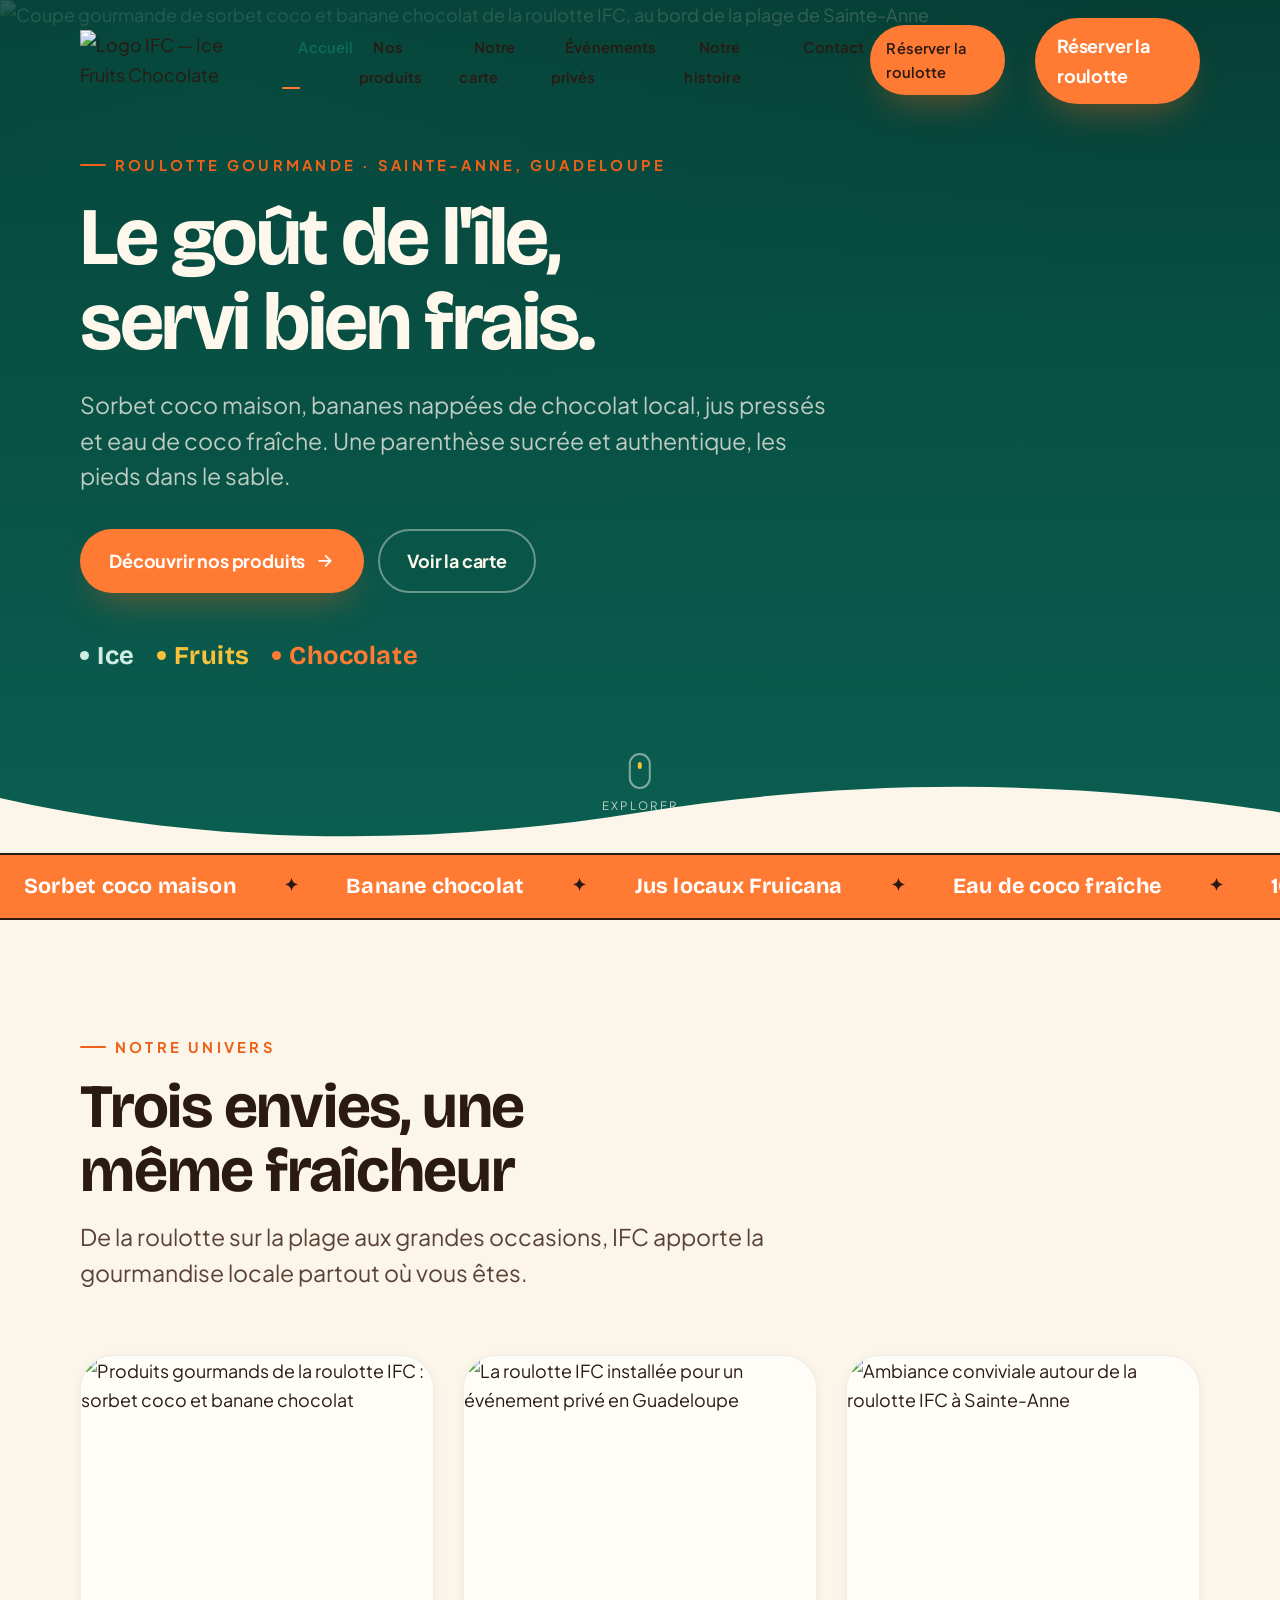
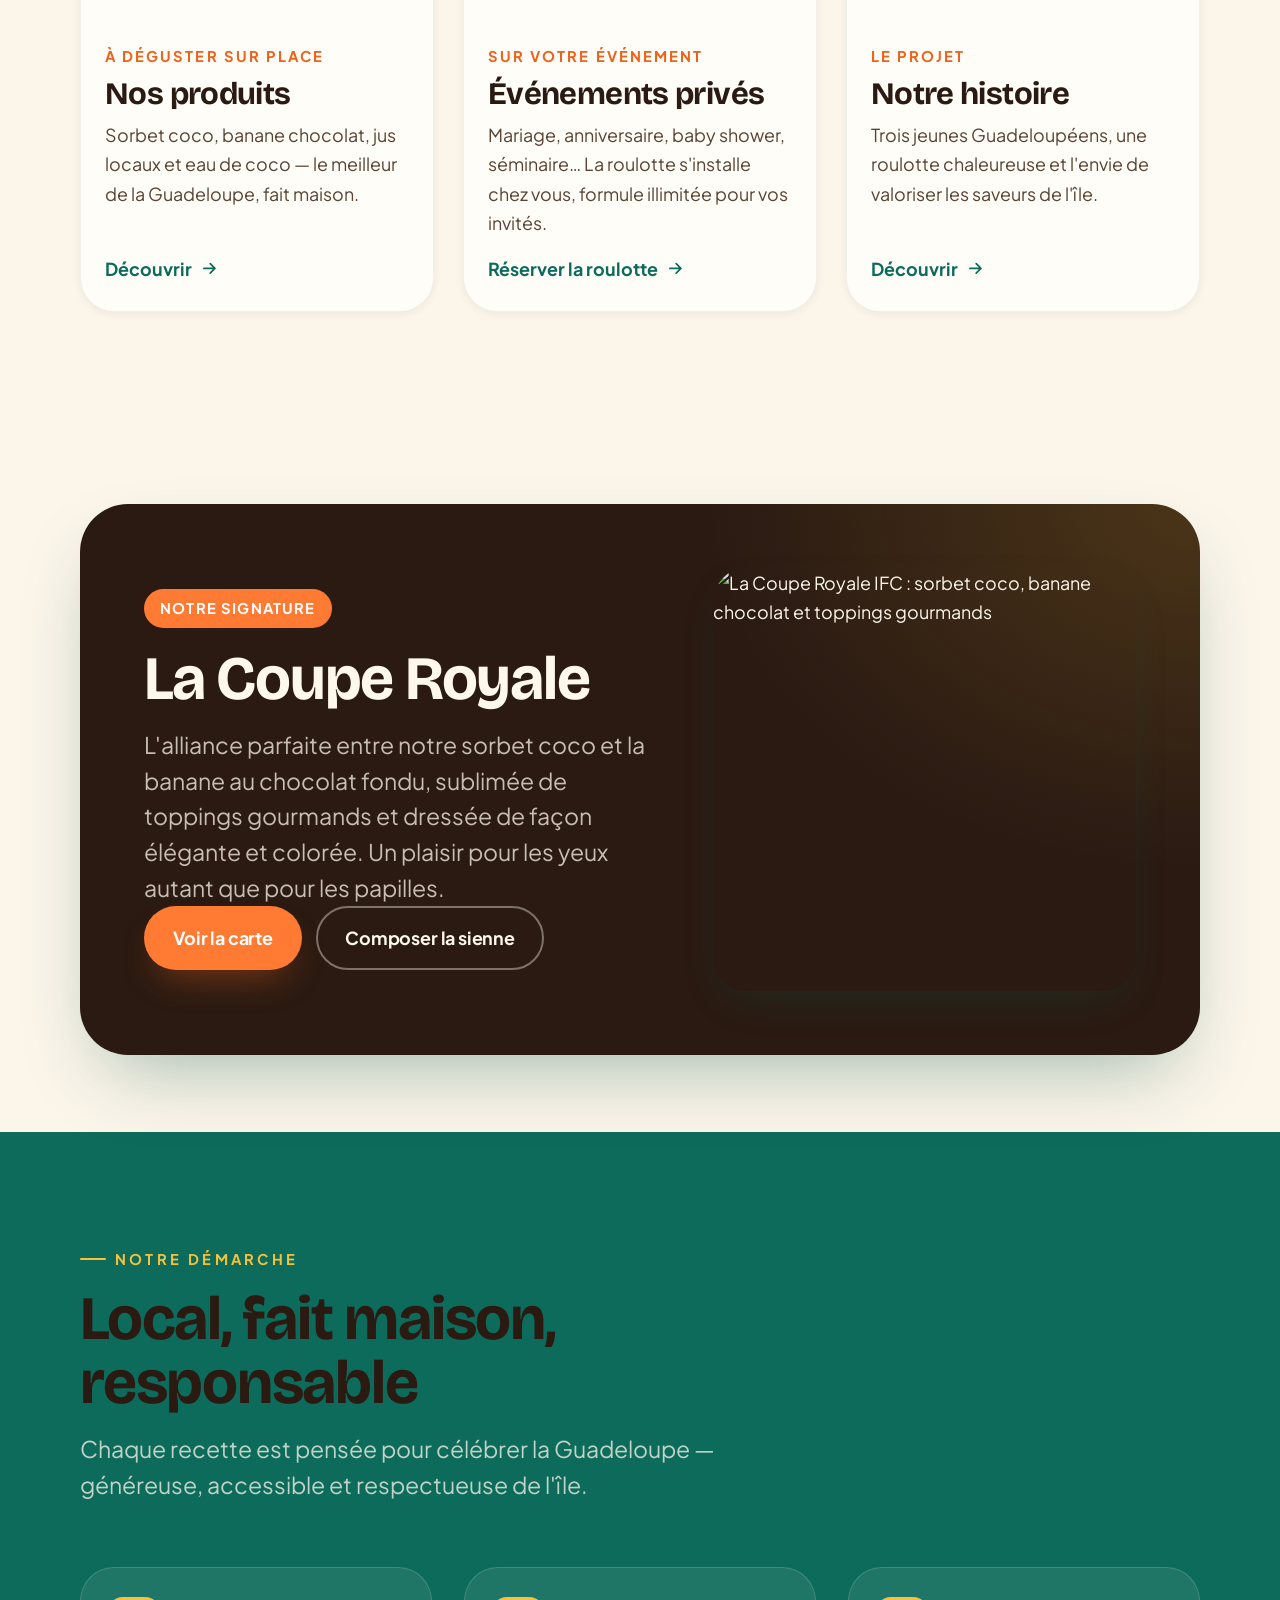
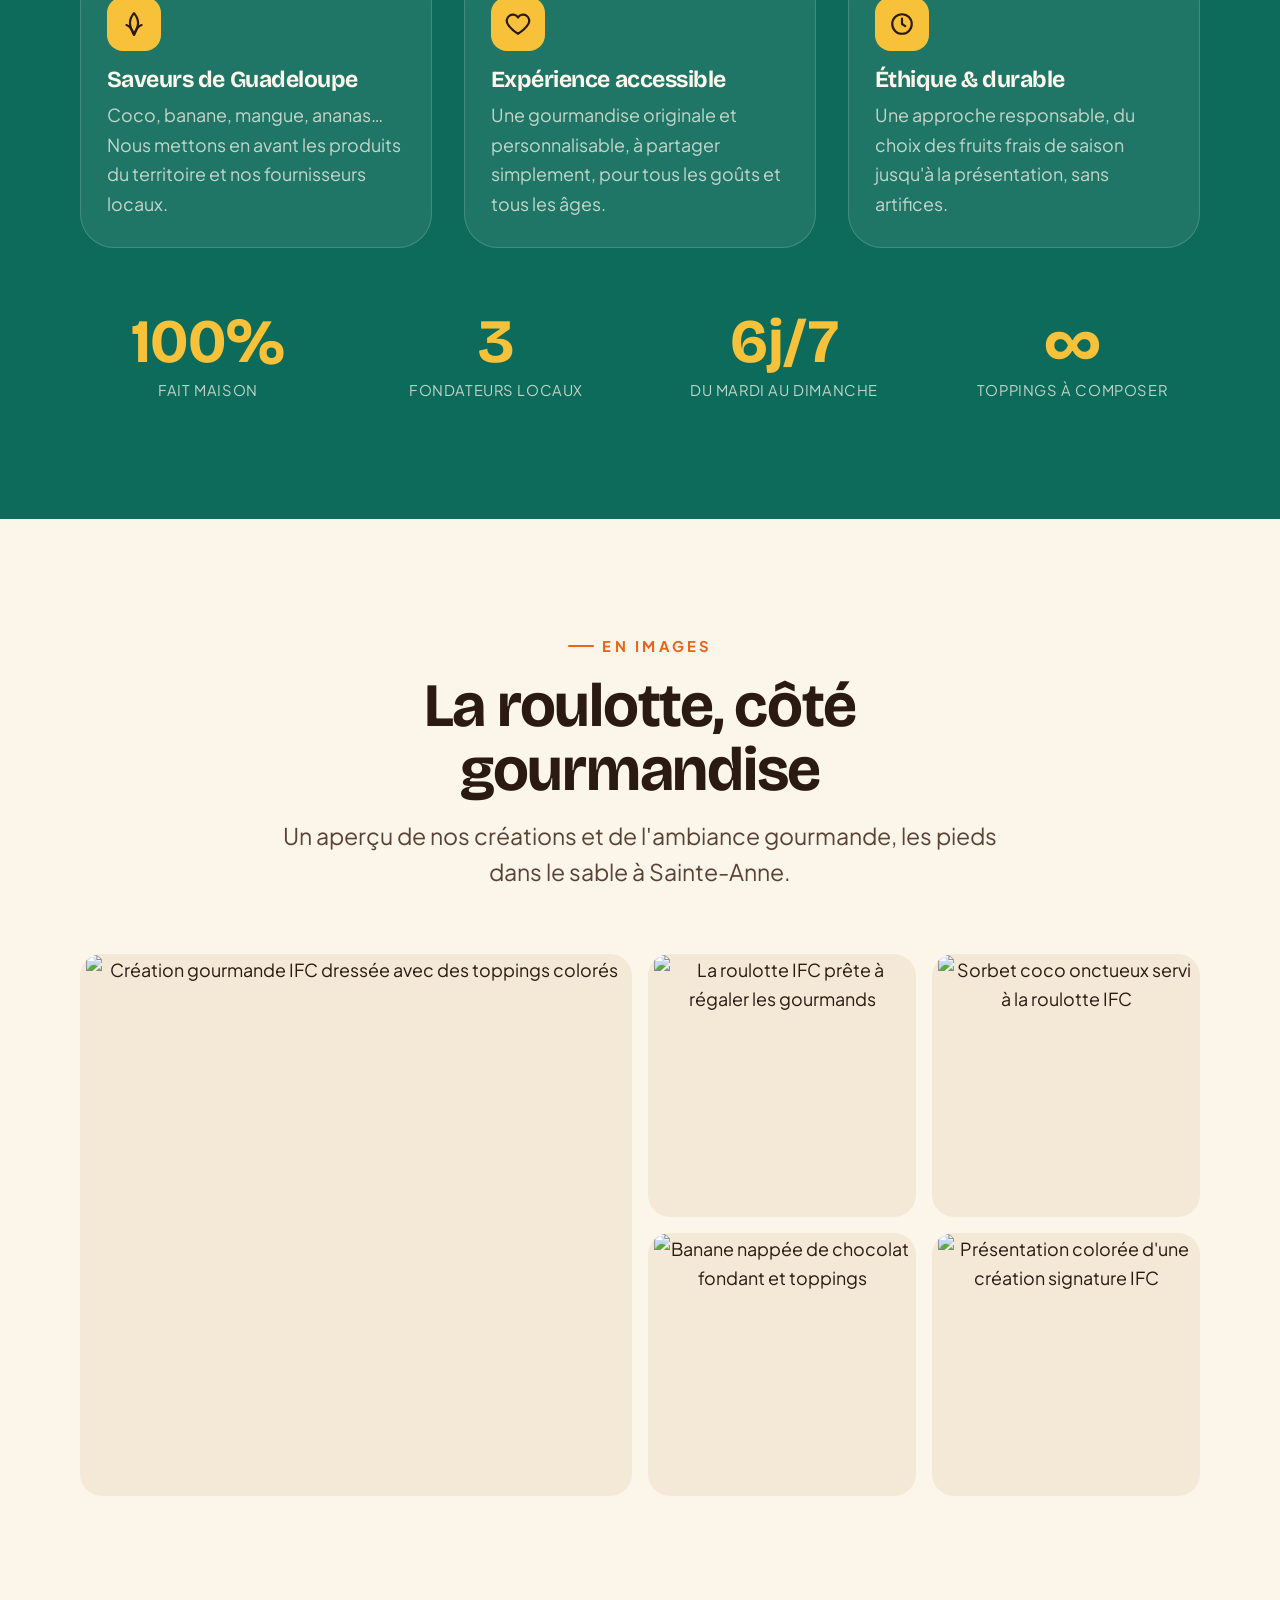
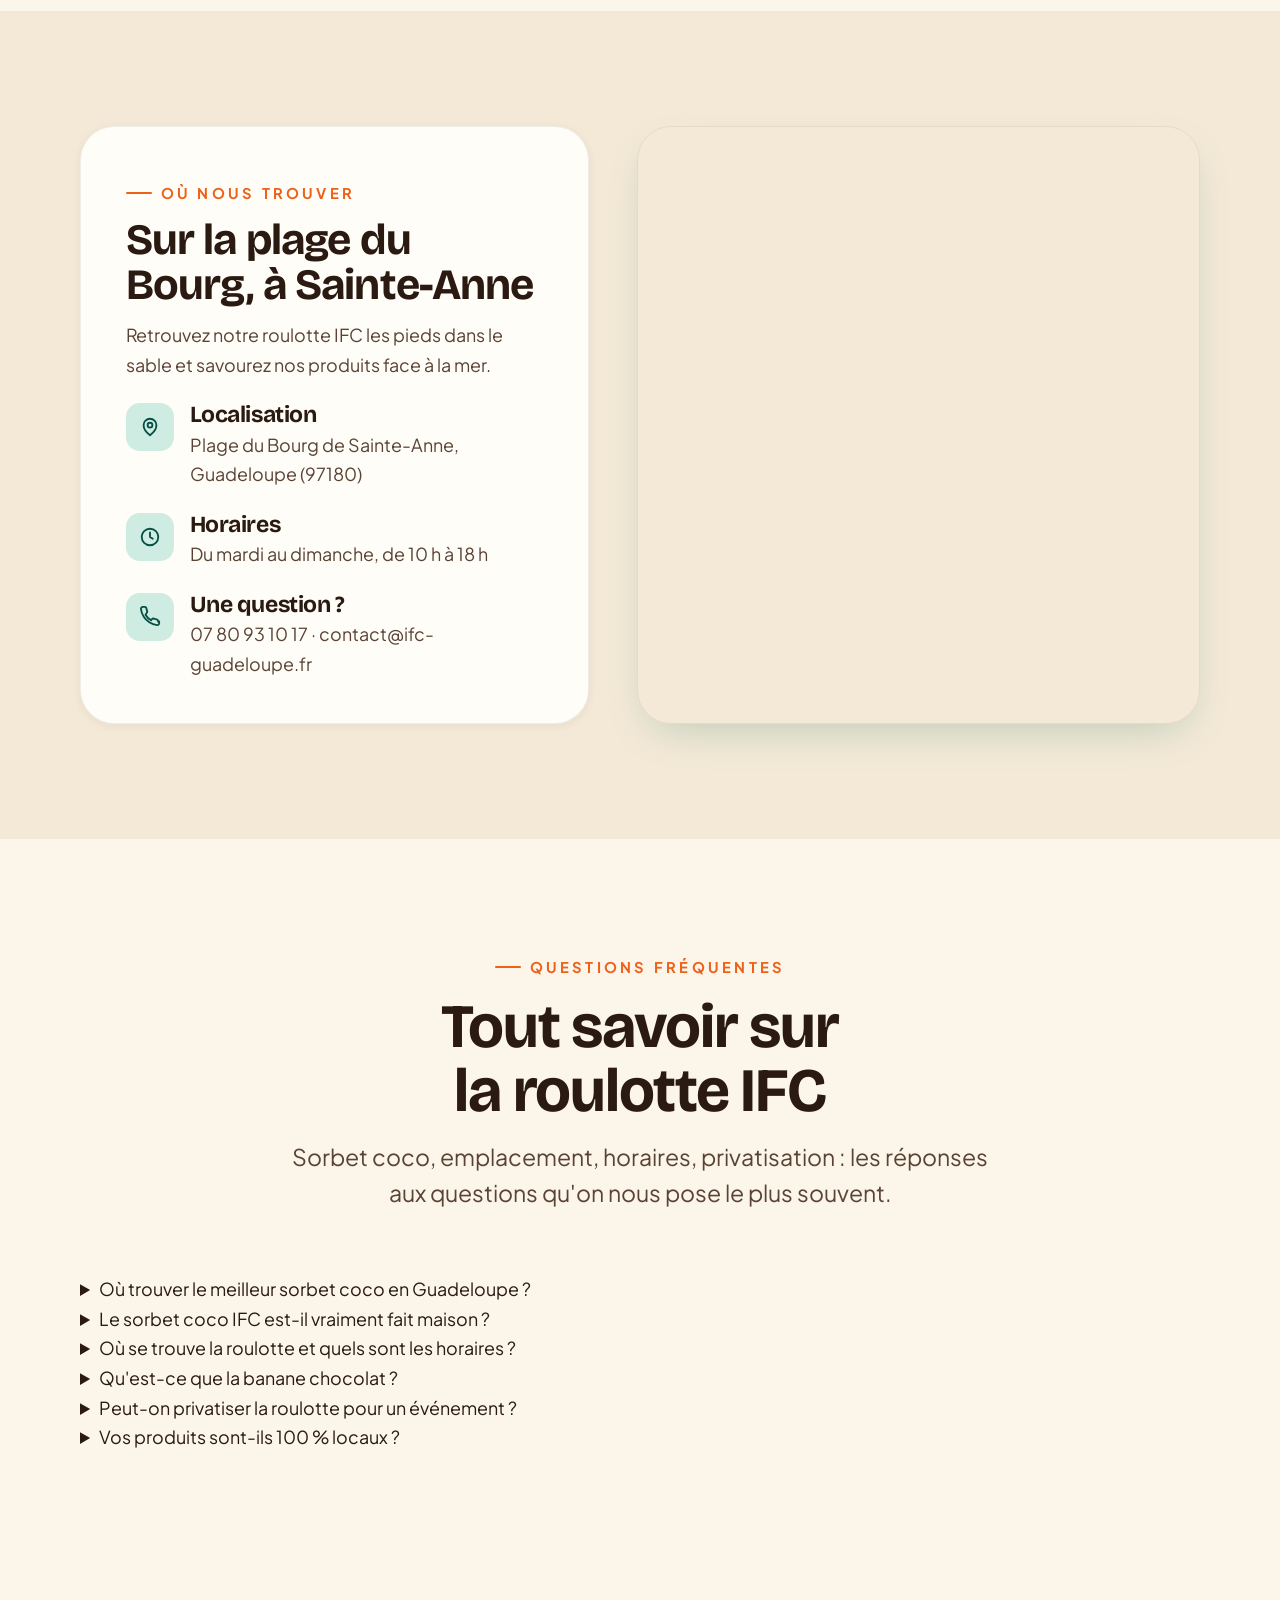
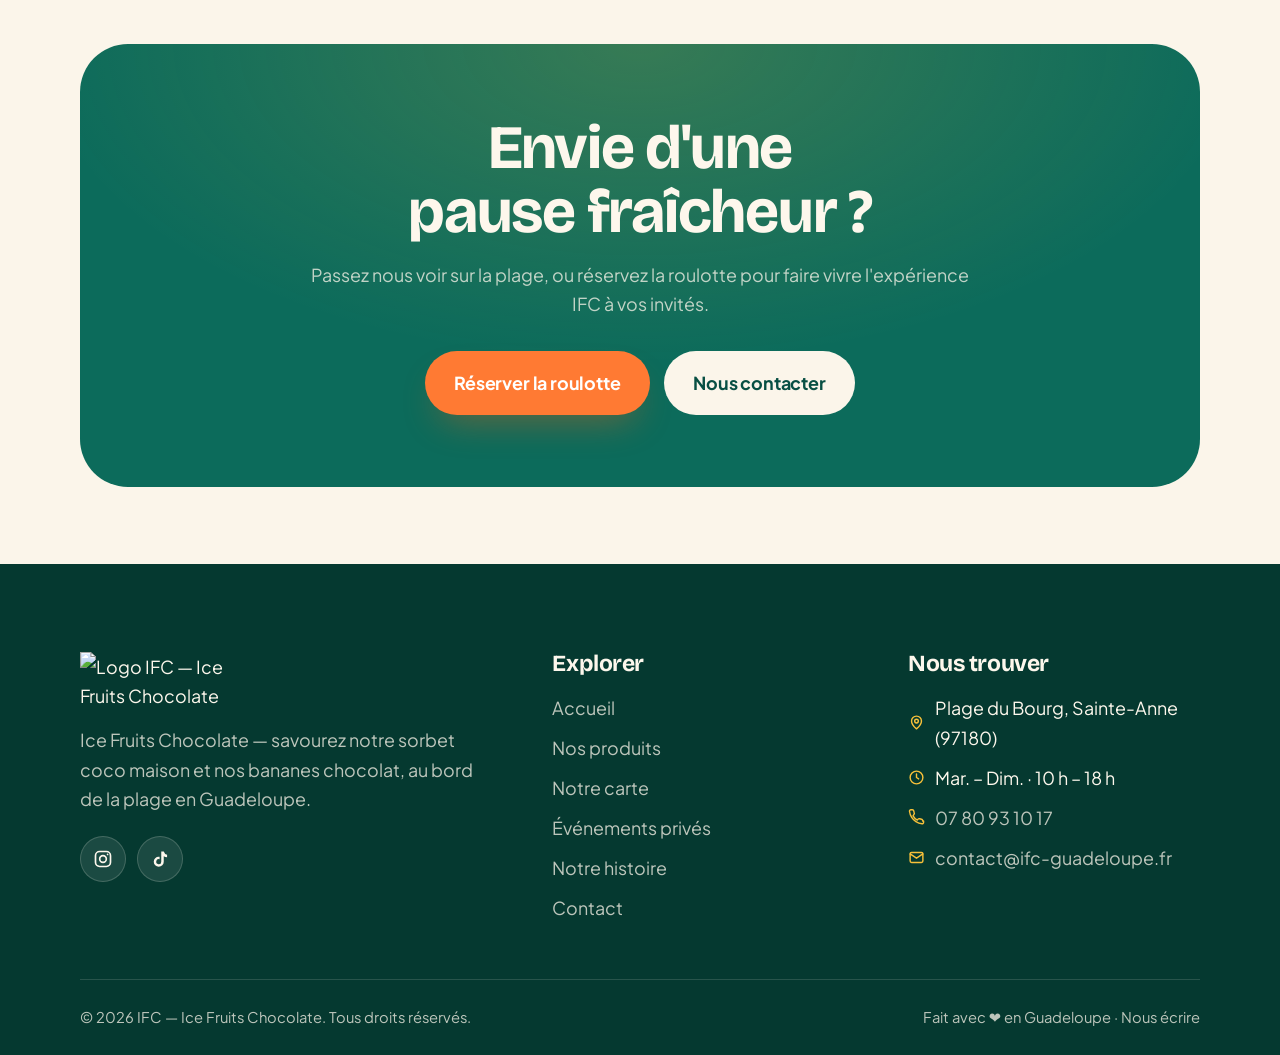
==== commit 350f957d: "Update index.html" ====
--- a/index.html
+++ b/index.html
@@ -4,18 +4,18 @@
   <meta charset="UTF-8" />
   <meta name="viewport" content="width=device-width, initial-scale=1.0" />
 
-  <title>IFC — Sorbet coco & banane chocolat | Roulotte à Sainte-Anne, Guadeloupe</title>
-  <meta name="description" content="Ice Fruits Chocolate : la roulotte gourmande de Sainte-Anne en Guadeloupe. Sorbet coco maison, bananes nappées de chocolat local, jus Fruicana et eau de coco. Une pause fraîcheur 100 % locale, au bord de la plage." />
-  <meta name="keywords" content="sorbet coco Guadeloupe, banane chocolat, roulotte Sainte-Anne, glace artisanale Guadeloupe, dessert plage, jus locaux, eau de coco, IFC" />
+  <title>Sorbet coco maison en Guadeloupe | IFC — Roulotte à Sainte-Anne</title>
+  <meta name="description" content="Envie du meilleur sorbet coco de Guadeloupe ? La roulotte IFC vous régale sur la plage de Sainte-Anne : sorbet coco 100 % maison, bananes au chocolat local, jus Fruicana et eau de coco. Ouvert du mardi au dimanche, 10 h–18 h." />
+  <meta name="keywords" content="sorbet coco Guadeloupe, meilleur sorbet Guadeloupe, sorbet coco maison, banane chocolat Guadeloupe, roulotte Sainte-Anne, glace artisanale Guadeloupe, dessert plage Guadeloupe, jus Fruicana, eau de coco, coconut sorbet Guadeloupe, best ice cream Guadeloupe, IFC" />
   <meta name="author" content="IFC — Ice Fruits Chocolate" />
-  <meta name="theme-color" content="#0c6b5b" />
+  <meta name="theme-color" content="#3b2618" />
   <link rel="canonical" href="https://ifc-guadeloupe.fr/" />
 
   <!-- Open Graph -->
   <meta property="og:type" content="website" />
   <meta property="og:site_name" content="IFC — Ice Fruits Chocolate" />
   <meta property="og:locale" content="fr_FR" />
-  <meta property="og:title" content="IFC — Sorbet coco & banane chocolat | Roulotte à Sainte-Anne, Guadeloupe" />
+  <meta property="og:title" content="Sorbet coco maison en Guadeloupe | IFC — Roulotte à Sainte-Anne" />
   <meta property="og:description" content="La roulotte gourmande de Sainte-Anne : sorbet coco maison, bananes chocolat, jus locaux et eau de coco. Une pause fraîcheur 100 % Guadeloupe." />
   <meta property="og:url" content="https://ifc-guadeloupe.fr/" />
   <meta property="og:image" content="https://assets.zyrosite.com/cdn-cgi/image/format=auto,w=1200,h=630,fit=crop,q=85/AR03XJoWoMc9enLz/capture-daeicran-2025-11-13-ai-16.45.02-AiWUk1v6sJhv2HOH.png" />
@@ -25,7 +25,7 @@
 
   <!-- Twitter -->
   <meta name="twitter:card" content="summary_large_image" />
-  <meta name="twitter:title" content="IFC — Sorbet coco & banane chocolat | Sainte-Anne, Guadeloupe" />
+  <meta name="twitter:title" content="Sorbet coco maison en Guadeloupe | IFC — Sainte-Anne" />
   <meta name="twitter:description" content="La roulotte gourmande de Sainte-Anne : sorbet coco maison, bananes chocolat, jus locaux et eau de coco." />
   <meta name="twitter:image" content="https://assets.zyrosite.com/cdn-cgi/image/format=auto,w=1200,h=630,fit=crop,q=85/AR03XJoWoMc9enLz/capture-daeicran-2025-11-13-ai-16.45.02-AiWUk1v6sJhv2HOH.png" />
 
@@ -57,6 +57,11 @@
     "telephone": "+33780931017",
     "email": "contact@ifc-guadeloupe.fr",
     "priceRange": "€",
+    "slogan": "Le sorbet coco maison de la Guadeloupe",
+    "keywords": "sorbet coco Guadeloupe, meilleur sorbet Guadeloupe, sorbet coco maison, banane chocolat, roulotte Sainte-Anne, glace artisanale Guadeloupe, coconut sorbet Guadeloupe",
+    "knowsLanguage": ["fr", "en"],
+    "hasMenu": "https://ifc-guadeloupe.fr/notre-carte",
+    "hasMap": "https://www.google.com/maps?q=16.2284,-61.3829",
     "servesCuisine": ["Sorbet", "Glaces artisanales", "Desserts", "Jus de fruits"],
     "areaServed": "Guadeloupe",
     "address": {
@@ -93,6 +98,44 @@
     "inLanguage": "fr-FR"
   }
   </script>
+  <script type="application/ld+json">
+  {
+    "@context": "https://schema.org",
+    "@type": "FAQPage",
+    "mainEntity": [
+      {
+        "@type": "Question",
+        "name": "Où trouver le meilleur sorbet coco en Guadeloupe ?",
+        "acceptedAnswer": { "@type": "Answer", "text": "La roulotte IFC est installée sur la plage du Bourg à Sainte-Anne, en Guadeloupe. Nous y servons un sorbet coco maison, onctueux et préparé chaque jour dans la pure tradition antillaise." }
+      },
+      {
+        "@type": "Question",
+        "name": "Le sorbet coco IFC est-il fait maison ?",
+        "acceptedAnswer": { "@type": "Answer", "text": "Oui, à 100 %. Notre sorbet coco est élaboré maison à partir de produits frais, sans recette industrielle, aux côtés de la banane chocolat et de la Coupe Royale." }
+      },
+      {
+        "@type": "Question",
+        "name": "Où se trouve la roulotte et quels sont les horaires ?",
+        "acceptedAnswer": { "@type": "Answer", "text": "Sur la plage du Bourg, à Sainte-Anne (97180), en Guadeloupe. Ouvert du mardi au dimanche, de 10 h à 18 h." }
+      },
+      {
+        "@type": "Question",
+        "name": "Qu'est-ce que la banane chocolat ?",
+        "acceptedAnswer": { "@type": "Answer", "text": "Une banane fraîche nappée de chocolat local fait maison et garnie des toppings de votre choix : coco râpé, amandes, spéculoos. Chaque mois, un fruit surprise vient twister la recette." }
+      },
+      {
+        "@type": "Question",
+        "name": "Peut-on privatiser la roulotte pour un événement ?",
+        "acceptedAnswer": { "@type": "Answer", "text": "Oui. La roulotte IFC se déplace partout en Guadeloupe pour vos mariages, anniversaires, baby showers et séminaires, avec une formule illimitée. Un devis est disponible sur demande." }
+      },
+      {
+        "@type": "Question",
+        "name": "Vos produits sont-ils 100 % locaux ?",
+        "acceptedAnswer": { "@type": "Answer", "text": "Oui : sorbet coco maison, jus 100 % guadeloupéens du fournisseur Fruicana et eau de coco naturelle récoltée en Guadeloupe." }
+      }
+    ]
+  }
+  </script>
 </head>
 
 <body>
@@ -250,7 +293,7 @@
       </div>
     </section>
 
-    <!-- ============ ENGAGEMENTS (fond lagon) ============ -->
+    <!-- ============ ENGAGEMENTS (fond chocolat) ============ -->
     <section class="section bg-lagon">
       <div class="container">
         <div class="section-head reveal">
@@ -300,7 +343,7 @@
         <div class="section-head is-center reveal">
           <span class="eyebrow">En images</span>
           <h2 class="title-lg">La roulotte, côté gourmandise</h2>
-          <p class="lead">Un aperçu de nos créations et de l'ambiance, entre mer turquoise et fruits gorgés de soleil.</p>
+          <p class="lead">Un aperçu de nos créations et de l'ambiance gourmande, les pieds dans le sable à Sainte-Anne.</p>
         </div>
 
         <div class="gallery reveal">
@@ -331,7 +374,7 @@
             <div>
               <span class="eyebrow">Où nous trouver</span>
               <h2 class="title-md" style="margin-top: 0.8rem;">Sur la plage du Bourg, à Sainte-Anne</h2>
-              <p class="muted" style="margin-top: 0.8rem;">Retrouvez notre roulotte IFC les pieds dans le sable et savourez nos produits face au lagon.</p>
+              <p class="muted" style="margin-top: 0.8rem;">Retrouvez notre roulotte IFC les pieds dans le sable et savourez nos produits face à la mer.</p>
             </div>
             <div class="info-line">
               <span class="ico" aria-hidden="true">
@@ -369,6 +412,44 @@
               loading="lazy"
               referrerpolicy="no-referrer-when-downgrade"></iframe>
           </div>
+        </div>
+      </div>
+    </section>
+
+    <!-- ============ FAQ ============ -->
+    <section class="section" id="faq">
+      <div class="container">
+        <div class="section-head is-center reveal">
+          <span class="eyebrow">Questions fréquentes</span>
+          <h2 class="title-lg">Tout savoir sur la roulotte IFC</h2>
+          <p class="lead">Sorbet coco, emplacement, horaires, privatisation : les réponses aux questions qu'on nous pose le plus souvent.</p>
+        </div>
+
+        <div class="faq reveal">
+          <details>
+            <summary>Où trouver le meilleur sorbet coco en Guadeloupe&nbsp;?</summary>
+            <div class="faq__a"><p>Notre roulotte IFC est installée sur la <strong>plage du Bourg à Sainte-Anne</strong>, en Guadeloupe. Nous y servons un <strong>sorbet coco maison</strong>, onctueux et préparé chaque jour dans la pure tradition antillaise — l'une des meilleures façons de goûter au vrai sorbet coco de l'île.</p></div>
+          </details>
+          <details>
+            <summary>Le sorbet coco IFC est-il vraiment fait maison&nbsp;?</summary>
+            <div class="faq__a"><p>Oui, à 100&nbsp;%. Notre sorbet coco est élaboré maison à partir de produits frais, sans recette industrielle. C'est notre signature, aux côtés de la banane chocolat et de la Coupe Royale.</p></div>
+          </details>
+          <details>
+            <summary>Où se trouve la roulotte et quels sont les horaires&nbsp;?</summary>
+            <div class="faq__a"><p>Vous nous trouvez sur la plage du Bourg, à Sainte-Anne (97180), en Guadeloupe. Nous sommes ouverts <strong>du mardi au dimanche, de 10&nbsp;h à 18&nbsp;h</strong>.</p></div>
+          </details>
+          <details>
+            <summary>Qu'est-ce que la banane chocolat&nbsp;?</summary>
+            <div class="faq__a"><p>Une banane fraîche nappée de notre <strong>chocolat local fait maison</strong>, garnie des toppings de votre choix (coco râpé, amandes, spéculoos…). Chaque mois, un «&nbsp;fruit surprise&nbsp;» vient twister la recette.</p></div>
+          </details>
+          <details>
+            <summary>Peut-on privatiser la roulotte pour un événement&nbsp;?</summary>
+            <div class="faq__a"><p>Bien sûr. La roulotte IFC se déplace partout en Guadeloupe pour vos mariages, anniversaires, baby showers et séminaires, avec une <strong>formule illimitée</strong>. <a href="/evenements-prives">Demandez votre devis</a> en quelques clics.</p></div>
+          </details>
+          <details>
+            <summary>Vos produits sont-ils 100&nbsp;% locaux&nbsp;?</summary>
+            <div class="faq__a"><p>Oui&nbsp;: sorbet coco maison, jus 100&nbsp;% guadeloupéens de notre fournisseur Fruicana et eau de coco naturelle récoltée en Guadeloupe. Nous mettons à l'honneur les saveurs et les producteurs de l'île.</p></div>
+          </details>
         </div>
       </div>
     </section>
